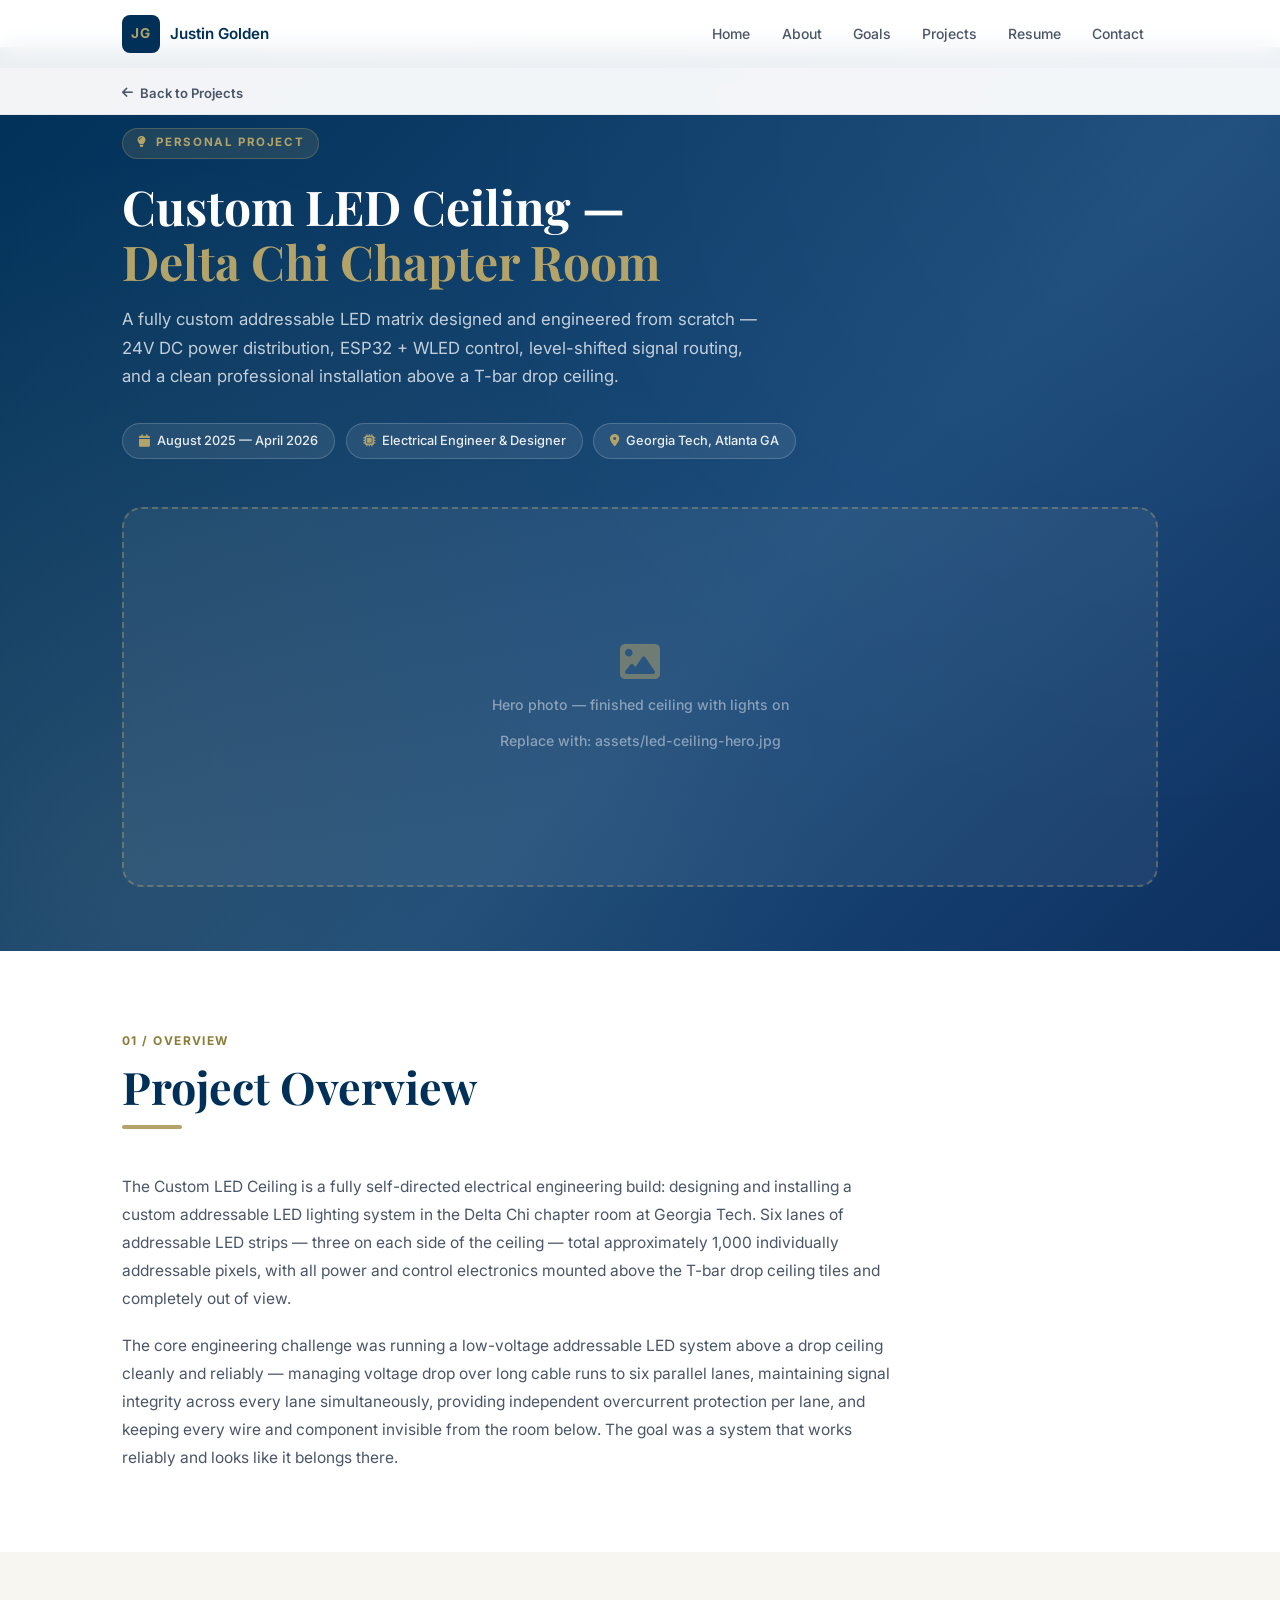
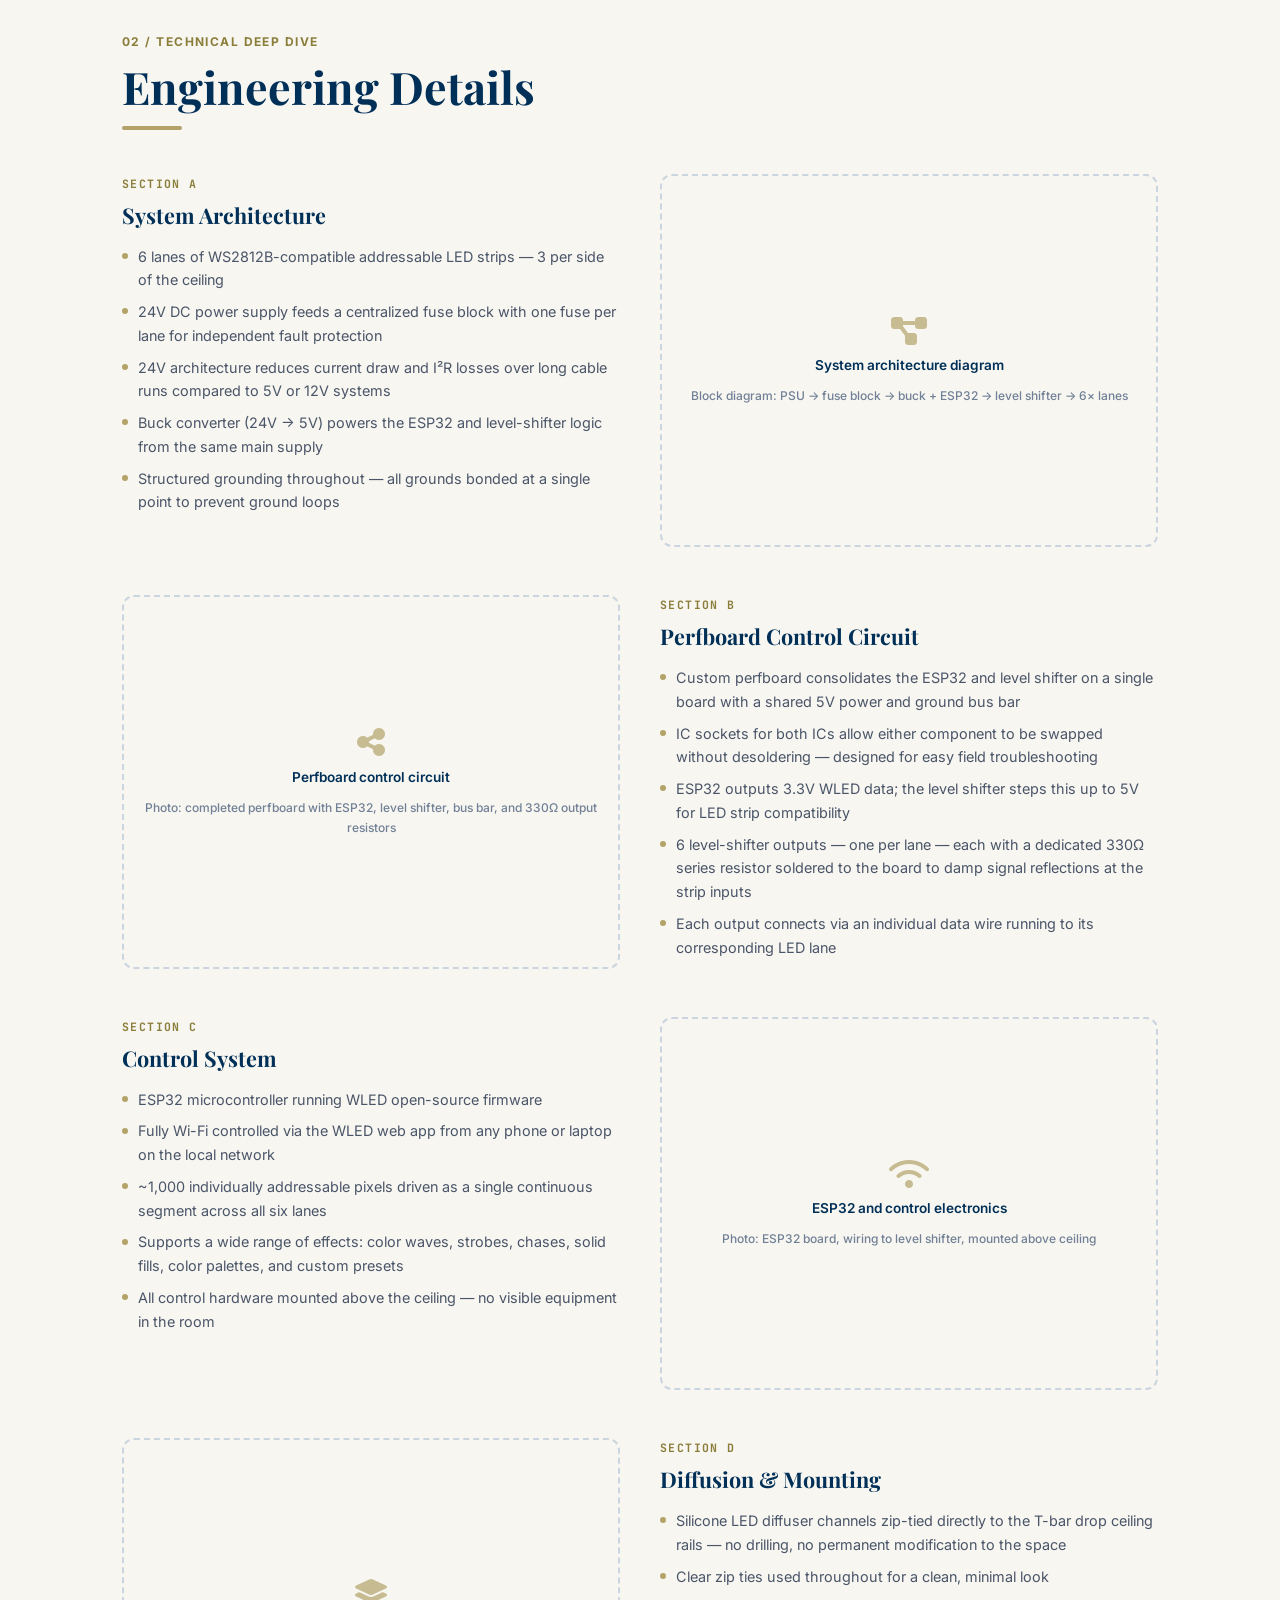
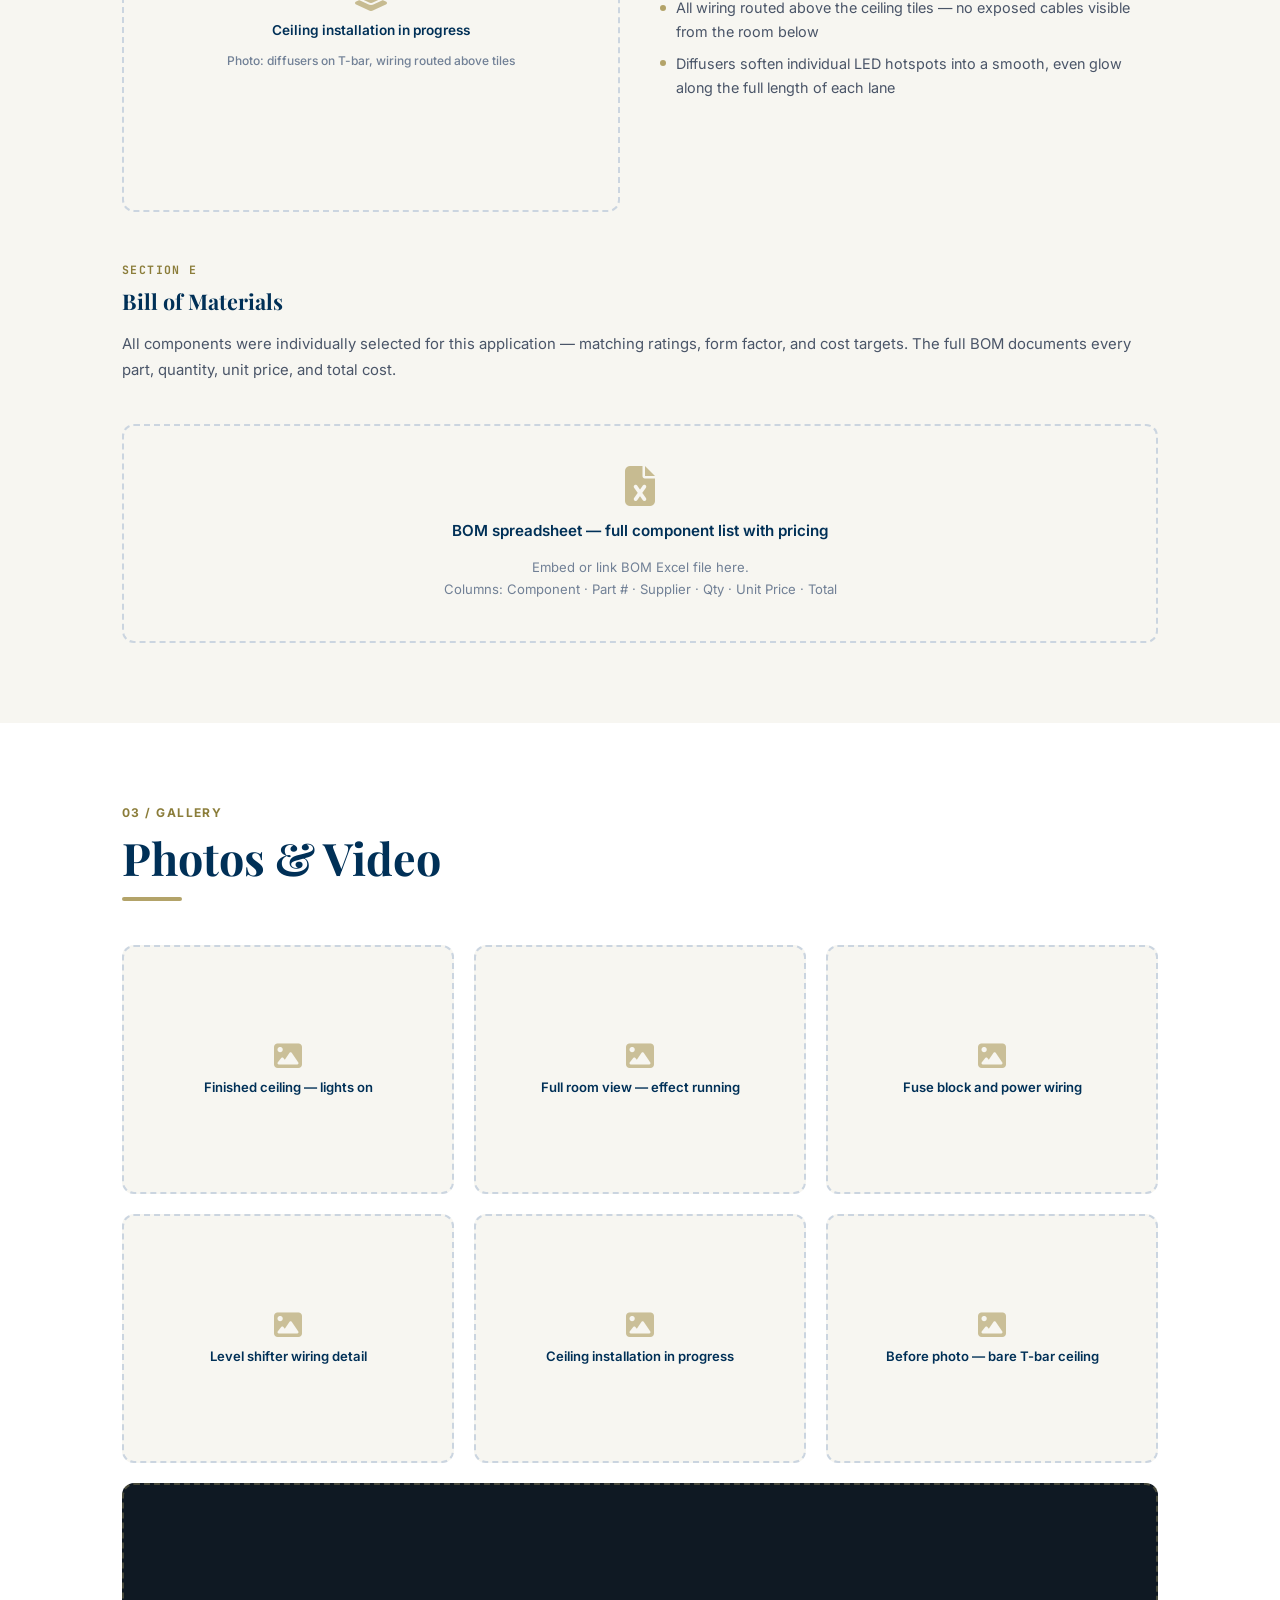
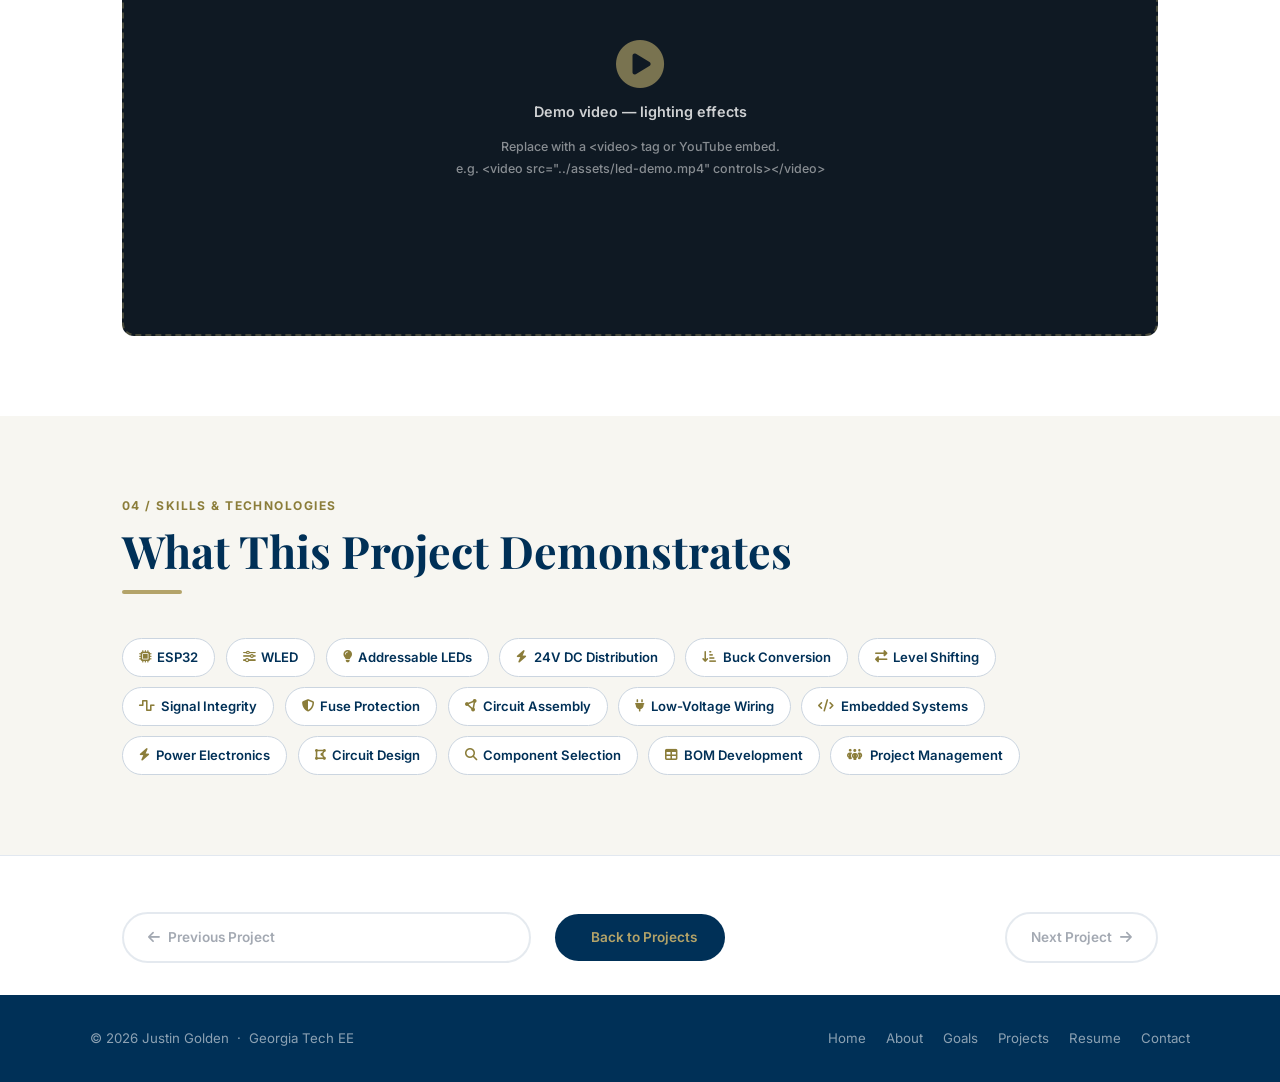
==== pages/led-ceiling.html @ b93d64d4 "Add LED ceiling project subpage" ====
<!DOCTYPE html>
<html lang="en">
<head>
  <meta charset="UTF-8" />
  <meta name="viewport" content="width=device-width, initial-scale=1.0" />
  <title>Custom LED Ceiling — Justin Golden</title>
  <meta name="description" content="Deep-dive case study: Custom addressable LED matrix engineered and installed in the Delta Chi chapter room at Georgia Tech by Justin Golden." />
  <link rel="preconnect" href="https://fonts.googleapis.com" />
  <link rel="preconnect" href="https://fonts.gstatic.com" crossorigin />
  <link href="https://fonts.googleapis.com/css2?family=Playfair+Display:wght@600;700&family=Inter:wght@400;500;600;700&family=JetBrains+Mono:wght@400;500&display=swap" rel="stylesheet" />
  <link rel="stylesheet" href="https://cdnjs.cloudflare.com/ajax/libs/font-awesome/6.5.0/css/all.min.css" />
  <link rel="stylesheet" href="../css/styles.css" />
  <link rel="stylesheet" href="../css/project.css" />
</head>
<body>

  <!-- ===== NAVBAR ===== -->
  <nav class="navbar" id="navbar">
    <div class="nav-container">
      <a href="../index.html" class="nav-logo">
        <span class="logo-mark">JG</span>
        <span class="logo-name">Justin Golden</span>
      </a>
      <button class="hamburger" id="hamburger" aria-label="Toggle navigation" aria-expanded="false">
        <span></span><span></span><span></span>
      </button>
      <ul class="nav-links" id="navLinks">
        <li><a href="../index.html#home"     class="nav-link">Home</a></li>
        <li><a href="../index.html#about"    class="nav-link">About</a></li>
        <li><a href="../index.html#goals"    class="nav-link">Goals</a></li>
        <li><a href="../index.html#projects" class="nav-link">Projects</a></li>
        <li><a href="../index.html#resume"   class="nav-link">Resume</a></li>
        <li><a href="../index.html#contact"  class="nav-link">Contact</a></li>
      </ul>
    </div>
  </nav>

  <!-- ===== BACK BAR ===== -->
  <div class="back-bar">
    <div class="container">
      <a href="../index.html#projects" class="back-btn">
        <i class="fa-solid fa-arrow-left"></i> Back to Projects
      </a>
    </div>
  </div>

  <!-- ===== PROJECT HERO ===== -->
  <section class="proj-hero">
    <div class="container proj-hero-inner">
      <div data-reveal>
        <span class="proj-hero-label">
          <i class="fa-solid fa-lightbulb"></i>&nbsp; Personal Project
        </span>
        <h1 class="proj-hero-title">
          Custom LED Ceiling —<br><span>Delta Chi Chapter Room</span>
        </h1>
        <p class="proj-hero-tagline">
          A fully custom addressable LED matrix designed and engineered from scratch —
          24V DC power distribution, ESP32 + WLED control, level-shifted signal routing,
          and a clean professional installation above a T-bar drop ceiling.
        </p>
        <div class="proj-meta-badges">
          <span class="proj-meta-badge">
            <i class="fa-solid fa-calendar"></i> August 2025 — April 2026
          </span>
          <span class="proj-meta-badge">
            <i class="fa-solid fa-microchip"></i> Electrical Engineer &amp; Designer
          </span>
          <span class="proj-meta-badge">
            <i class="fa-solid fa-location-dot"></i> Georgia Tech, Atlanta GA
          </span>
        </div>
      </div>
      <div class="proj-hero-img-placeholder" data-reveal>
        <i class="fa-solid fa-image"></i>
        <span class="ph-label">Hero photo — finished ceiling with lights on</span>
        <span class="ph-sub">Replace with: assets/led-ceiling-hero.jpg</span>
      </div>
    </div>
  </section>

  <!-- ===== PROJECT OVERVIEW ===== -->
  <section class="proj-section">
    <div class="container">
      <div class="proj-section-header" data-reveal>
        <span class="section-label">01 / Overview</span>
        <h2 class="section-title">Project Overview</h2>
      </div>
      <div class="proj-overview-body" data-reveal>
        <p>
          The Custom LED Ceiling is a fully self-directed electrical engineering build:
          designing and installing a custom addressable LED lighting system in the Delta Chi
          chapter room at Georgia Tech. Six lanes of addressable LED strips — three on each
          side of the ceiling — total approximately 1,000 individually addressable pixels,
          with all power and control electronics mounted above the T-bar drop ceiling tiles
          and completely out of view.
        </p>
        <p>
          The core engineering challenge was running a low-voltage addressable LED system
          above a drop ceiling cleanly and reliably — managing voltage drop over long cable
          runs to six parallel lanes, maintaining signal integrity across every lane
          simultaneously, providing independent overcurrent protection per lane, and keeping
          every wire and component invisible from the room below. The goal was a system that
          works reliably and looks like it belongs there.
        </p>
      </div>
    </div>
  </section>

  <!-- ===== TECHNICAL DEEP DIVE ===== -->
  <section class="proj-section proj-section-alt">
    <div class="container">
      <div class="proj-section-header" data-reveal>
        <span class="section-label">02 / Technical Deep Dive</span>
        <h2 class="section-title">Engineering Details</h2>
      </div>

      <div class="tech-subsections">

        <!-- a) System Architecture -->
        <div class="tech-sub" data-reveal>
          <div class="tech-sub-content">
            <p class="tech-sub-number">Section A</p>
            <h3 class="tech-sub-title">System Architecture</h3>
            <ul class="tech-sub-list">
              <li>6 lanes of WS2812B-compatible addressable LED strips — 3 per side of the ceiling</li>
              <li>24V DC power supply feeds a centralized fuse block with one fuse per lane for independent fault protection</li>
              <li>24V architecture reduces current draw and I²R losses over long cable runs compared to 5V or 12V systems</li>
              <li>Buck converter (24V → 5V) powers the ESP32 and level-shifter logic from the same main supply</li>
              <li>Structured grounding throughout — all grounds bonded at a single point to prevent ground loops</li>
            </ul>
          </div>
          <div class="img-placeholder">
            <i class="fa-solid fa-diagram-project"></i>
            <span class="ph-label">System architecture diagram</span>
            <span class="ph-sub">Block diagram: PSU → fuse block → buck + ESP32 → level shifter → 6× lanes</span>
          </div>
        </div>

        <!-- b) Perfboard Control Circuit -->
        <div class="tech-sub reverse" data-reveal>
          <div class="tech-sub-content">
            <p class="tech-sub-number">Section B</p>
            <h3 class="tech-sub-title">Perfboard Control Circuit</h3>
            <ul class="tech-sub-list">
              <li>Custom perfboard consolidates the ESP32 and level shifter on a single board with a shared 5V power and ground bus bar</li>
              <li>IC sockets for both ICs allow either component to be swapped without desoldering — designed for easy field troubleshooting</li>
              <li>ESP32 outputs 3.3V WLED data; the level shifter steps this up to 5V for LED strip compatibility</li>
              <li>6 level-shifter outputs — one per lane — each with a dedicated 330Ω series resistor soldered to the board to damp signal reflections at the strip inputs</li>
              <li>Each output connects via an individual data wire running to its corresponding LED lane</li>
            </ul>
          </div>
          <div class="img-placeholder">
            <i class="fa-solid fa-share-nodes"></i>
            <span class="ph-label">Perfboard control circuit</span>
            <span class="ph-sub">Photo: completed perfboard with ESP32, level shifter, bus bar, and 330Ω output resistors</span>
          </div>
        </div>

        <!-- c) Control System -->
        <div class="tech-sub" data-reveal>
          <div class="tech-sub-content">
            <p class="tech-sub-number">Section C</p>
            <h3 class="tech-sub-title">Control System</h3>
            <ul class="tech-sub-list">
              <li>ESP32 microcontroller running WLED open-source firmware</li>
              <li>Fully Wi-Fi controlled via the WLED web app from any phone or laptop on the local network</li>
              <li>~1,000 individually addressable pixels driven as a single continuous segment across all six lanes</li>
              <li>Supports a wide range of effects: color waves, strobes, chases, solid fills, color palettes, and custom presets</li>
              <li>All control hardware mounted above the ceiling — no visible equipment in the room</li>
            </ul>
          </div>
          <div class="img-placeholder">
            <i class="fa-solid fa-wifi"></i>
            <span class="ph-label">ESP32 and control electronics</span>
            <span class="ph-sub">Photo: ESP32 board, wiring to level shifter, mounted above ceiling</span>
          </div>
        </div>

        <!-- d) Diffusion & Mounting -->
        <div class="tech-sub reverse" data-reveal>
          <div class="tech-sub-content">
            <p class="tech-sub-number">Section D</p>
            <h3 class="tech-sub-title">Diffusion &amp; Mounting</h3>
            <ul class="tech-sub-list">
              <li>Silicone LED diffuser channels zip-tied directly to the T-bar drop ceiling rails — no drilling, no permanent modification to the space</li>
              <li>Clear zip ties used throughout for a clean, minimal look</li>
              <li>All wiring routed above the ceiling tiles — no exposed cables visible from the room below</li>
              <li>Diffusers soften individual LED hotspots into a smooth, even glow along the full length of each lane</li>
            </ul>
          </div>
          <div class="img-placeholder">
            <i class="fa-solid fa-layer-group"></i>
            <span class="ph-label">Ceiling installation in progress</span>
            <span class="ph-sub">Photo: diffusers on T-bar, wiring routed above tiles</span>
          </div>
        </div>

        <!-- e) Bill of Materials -->
        <div class="tech-sub full-width" data-reveal>
          <div class="tech-sub-content">
            <p class="tech-sub-number">Section E</p>
            <h3 class="tech-sub-title">Bill of Materials</h3>
            <p class="tech-sub-desc">
              All components were individually selected for this application — matching
              ratings, form factor, and cost targets. The full BOM documents every part,
              quantity, unit price, and total cost.
            </p>
          </div>
          <div class="bom-placeholder">
            <i class="fa-solid fa-file-excel"></i>
            <span class="ph-label">BOM spreadsheet — full component list with pricing</span>
            <span class="ph-sub">
              Embed or link BOM Excel file here.<br>
              Columns: Component · Part # · Supplier · Qty · Unit Price · Total
            </span>
          </div>
        </div>

      </div><!-- /tech-subsections -->
    </div>
  </section>

  <!-- ===== MEDIA GALLERY ===== -->
  <section class="proj-section">
    <div class="container">
      <div class="proj-section-header" data-reveal>
        <span class="section-label">03 / Gallery</span>
        <h2 class="section-title">Photos &amp; Video</h2>
      </div>
      <div class="gallery-grid" data-reveal>

        <!-- Image placeholders (replace with real images + data-src when available) -->
        <div class="gallery-placeholder">
          <i class="fa-solid fa-image"></i>
          <span class="ph-label">Finished ceiling — lights on</span>
        </div>
        <div class="gallery-placeholder">
          <i class="fa-solid fa-image"></i>
          <span class="ph-label">Full room view — effect running</span>
        </div>
        <div class="gallery-placeholder">
          <i class="fa-solid fa-image"></i>
          <span class="ph-label">Fuse block and power wiring</span>
        </div>
        <div class="gallery-placeholder">
          <i class="fa-solid fa-image"></i>
          <span class="ph-label">Level shifter wiring detail</span>
        </div>
        <div class="gallery-placeholder">
          <i class="fa-solid fa-image"></i>
          <span class="ph-label">Ceiling installation in progress</span>
        </div>
        <div class="gallery-placeholder">
          <i class="fa-solid fa-image"></i>
          <span class="ph-label">Before photo — bare T-bar ceiling</span>
        </div>

        <!-- Video embed placeholder -->
        <div class="gallery-video-placeholder">
          <i class="fa-solid fa-circle-play"></i>
          <span class="ph-label">Demo video — lighting effects</span>
          <span class="ph-sub">
            Replace with a &lt;video&gt; tag or YouTube embed.<br>
            e.g. &lt;video src="../assets/led-demo.mp4" controls&gt;&lt;/video&gt;
          </span>
        </div>

      </div>
    </div>
  </section>

  <!-- ===== SKILLS & TECHNOLOGIES ===== -->
  <section class="proj-section proj-section-alt">
    <div class="container">
      <div class="proj-section-header" data-reveal>
        <span class="section-label">04 / Skills &amp; Technologies</span>
        <h2 class="section-title">What This Project Demonstrates</h2>
      </div>
      <div class="skills-cloud" data-reveal>
        <span class="skill-tag"><i class="fa-solid fa-microchip"></i> ESP32</span>
        <span class="skill-tag"><i class="fa-solid fa-sliders"></i> WLED</span>
        <span class="skill-tag"><i class="fa-solid fa-lightbulb"></i> Addressable LEDs</span>
        <span class="skill-tag"><i class="fa-solid fa-bolt"></i> 24V DC Distribution</span>
        <span class="skill-tag"><i class="fa-solid fa-arrow-down-short-wide"></i> Buck Conversion</span>
        <span class="skill-tag"><i class="fa-solid fa-right-left"></i> Level Shifting</span>
        <span class="skill-tag"><i class="fa-solid fa-wave-square"></i> Signal Integrity</span>
        <span class="skill-tag"><i class="fa-solid fa-shield-halved"></i> Fuse Protection</span>
        <span class="skill-tag"><i class="fa-solid fa-circle-nodes"></i> Circuit Assembly</span>
        <span class="skill-tag"><i class="fa-solid fa-plug"></i> Low-Voltage Wiring</span>
        <span class="skill-tag"><i class="fa-solid fa-code"></i> Embedded Systems</span>
        <span class="skill-tag"><i class="fa-solid fa-zap"></i> Power Electronics</span>
        <span class="skill-tag"><i class="fa-solid fa-draw-polygon"></i> Circuit Design</span>
        <span class="skill-tag"><i class="fa-solid fa-magnifying-glass"></i> Component Selection</span>
        <span class="skill-tag"><i class="fa-solid fa-table"></i> BOM Development</span>
        <span class="skill-tag"><i class="fa-solid fa-people-group"></i> Project Management</span>
      </div>
    </div>
  </section>

  <!-- ===== PROJECT NAVIGATION ===== -->
  <section class="proj-nav-footer">
    <div class="container">
      <div class="proj-nav-grid" data-reveal>
        <!-- Previous project — placeholder -->
        <span class="proj-nav-btn">
          <i class="fa-solid fa-arrow-left"></i> Previous Project
        </span>

        <!-- Back to all projects -->
        <div class="proj-nav-center">
          <a href="../index.html#projects" class="proj-back-btn">
            <i class="fa-solid fa-grid-2"></i> Back to Projects
          </a>
        </div>

        <!-- Next project — placeholder -->
        <span class="proj-nav-btn right">
          Next Project <i class="fa-solid fa-arrow-right"></i>
        </span>
      </div>
    </div>
  </section>

  <!-- ===== FOOTER ===== -->
  <footer class="footer">
    <div class="footer-inner">
      <p class="footer-copy">&copy; 2026 Justin Golden &nbsp;·&nbsp; Georgia Tech EE</p>
      <nav class="footer-nav">
        <a href="../index.html#home">Home</a>
        <a href="../index.html#about">About</a>
        <a href="../index.html#goals">Goals</a>
        <a href="../index.html#projects">Projects</a>
        <a href="../index.html#resume">Resume</a>
        <a href="../index.html#contact">Contact</a>
      </nav>
    </div>
  </footer>

  <!-- ===== LIGHTBOX ===== -->
  <div class="lightbox" id="lightbox" role="dialog" aria-modal="true" aria-label="Image viewer">
    <div class="lightbox-inner">
      <button class="lightbox-close" id="lightboxClose" aria-label="Close">
        <i class="fa-solid fa-xmark"></i>
      </button>
      <img class="lightbox-img" id="lightboxImg" src="" alt="" />
    </div>
  </div>

  <script src="../js/project.js"></script>
</body>
</html>
---- css/styles.css ----
/* ============================================================
   Justin Golden — ePortfolio Stylesheet
   Georgia Tech EE · justingolden25.github.io
   ============================================================ */

/* ── Custom Properties ─────────────────────────────────────── */
:root {
  --gt-gold:        #B3A369;
  --gt-gold-dark:   #8B7D3A;
  --gt-gold-light:  #D4C98A;
  --gt-navy:        #003057;
  --gt-navy-mid:    #1a4a7a;
  --gt-blue:        #4F86C6;

  --bg:             #FFFFFF;
  --bg-alt:         #F7F6F1;
  --bg-card:        #FFFFFF;
  --bg-dark:        #0f1923;

  --text:           #1A1A2E;
  --text-mid:       #4A5568;
  --text-muted:     #718096;
  --border:         #E2E8F0;
  --border-dark:    #CBD5E0;

  --shadow-sm:  0 1px 3px rgba(0,48,87,.06), 0 1px 2px rgba(0,48,87,.04);
  --shadow:     0 4px 16px rgba(0,48,87,.08), 0 2px 6px rgba(0,48,87,.05);
  --shadow-lg:  0 12px 40px rgba(0,48,87,.12), 0 4px 12px rgba(0,48,87,.07);

  --radius:     12px;
  --radius-sm:  8px;
  --radius-lg:  20px;

  --nav-h:      68px;

  --font-body:    'Inter', system-ui, sans-serif;
  --font-heading: 'Playfair Display', Georgia, serif;
  --font-mono:    'JetBrains Mono', 'Courier New', monospace;

  --transition: 220ms ease;
}

/* ── Reset & Base ───────────────────────────────────────────── */
*, *::before, *::after { box-sizing: border-box; margin: 0; padding: 0; }

html {
  scroll-behavior: smooth;
  scroll-padding-top: var(--nav-h);
}

body {
  font-family: var(--font-body);
  font-size: 16px;
  line-height: 1.7;
  color: var(--text);
  background: var(--bg);
  -webkit-font-smoothing: antialiased;
}

img { display: block; max-width: 100%; }
a  { color: inherit; text-decoration: none; }
ul { list-style: none; }
button { cursor: pointer; border: none; background: none; font: inherit; }

/* ── Layout Utilities ───────────────────────────────────────── */
.container {
  max-width: 1100px;
  margin: 0 auto;
  padding: 0 2rem;
}

.section {
  padding: 100px 0;
}

/* ── Scroll Reveal ──────────────────────────────────────────── */
[data-reveal] {
  opacity: 0;
  transform: translateY(24px);
  transition: opacity 0.6s ease, transform 0.6s ease;
}
[data-reveal].visible {
  opacity: 1;
  transform: translateY(0);
}

/* ── Buttons ────────────────────────────────────────────────── */
.btn {
  display: inline-flex;
  align-items: center;
  gap: .5rem;
  padding: .75rem 1.75rem;
  border-radius: 50px;
  font-weight: 600;
  font-size: .9rem;
  letter-spacing: .02em;
  transition: all var(--transition);
  white-space: nowrap;
}
.btn-primary {
  background: var(--gt-gold);
  color: var(--gt-navy);
  box-shadow: 0 4px 14px rgba(179,163,105,.3);
}
.btn-primary:hover {
  background: var(--gt-gold-dark);
  transform: translateY(-2px);
  box-shadow: 0 6px 20px rgba(179,163,105,.4);
}
.btn-outline {
  background: transparent;
  color: var(--gt-navy);
  border: 2px solid var(--gt-navy);
}
.btn-outline:hover {
  background: var(--gt-navy);
  color: #fff;
  transform: translateY(-2px);
}

/* ── Section Headers ────────────────────────────────────────── */
.section-header {
  text-align: center;
  margin-bottom: 3.5rem;
}
.section-label {
  display: inline-block;
  font-size: .75rem;
  font-weight: 700;
  letter-spacing: .12em;
  text-transform: uppercase;
  color: var(--gt-gold-dark);
  margin-bottom: .6rem;
}
.section-title {
  font-family: var(--font-heading);
  font-size: clamp(2rem, 4vw, 2.8rem);
  color: var(--gt-navy);
  line-height: 1.2;
}
.section-title::after {
  content: '';
  display: block;
  width: 60px;
  height: 4px;
  background: var(--gt-gold);
  border-radius: 2px;
  margin: .75rem auto 0;
}

/* ============================================================
   NAVBAR
   ============================================================ */
.navbar {
  position: fixed;
  top: 0; left: 0; right: 0;
  height: var(--nav-h);
  z-index: 1000;
  background: rgba(255,255,255,0.92);
  backdrop-filter: blur(12px);
  -webkit-backdrop-filter: blur(12px);
  border-bottom: 1px solid transparent;
  transition: border-color var(--transition), box-shadow var(--transition);
}
.navbar.scrolled {
  border-bottom-color: var(--border);
  box-shadow: var(--shadow-sm);
}
.nav-container {
  max-width: 1100px;
  margin: 0 auto;
  padding: 0 2rem;
  height: 100%;
  display: flex;
  align-items: center;
  justify-content: space-between;
}
.nav-logo {
  display: flex;
  align-items: center;
  gap: .65rem;
  text-decoration: none;
}
.logo-mark {
  display: inline-flex;
  align-items: center;
  justify-content: center;
  width: 38px; height: 38px;
  background: var(--gt-navy);
  color: var(--gt-gold);
  font-weight: 700;
  font-size: .85rem;
  letter-spacing: .04em;
  border-radius: 8px;
  flex-shrink: 0;
}
.logo-name {
  font-weight: 600;
  font-size: .95rem;
  color: var(--gt-navy);
}
.nav-links {
  display: flex;
  align-items: center;
  gap: .25rem;
}
.nav-link {
  padding: .45rem .85rem;
  border-radius: 6px;
  font-size: .875rem;
  font-weight: 500;
  color: var(--text-mid);
  transition: color var(--transition), background var(--transition);
}
.nav-link:hover,
.nav-link.active {
  color: var(--gt-navy);
  background: var(--bg-alt);
}
.nav-link.active {
  color: var(--gt-gold-dark);
  font-weight: 600;
}
.hamburger {
  display: none;
  flex-direction: column;
  gap: 5px;
  padding: 6px;
}
.hamburger span {
  display: block;
  width: 22px; height: 2px;
  background: var(--gt-navy);
  border-radius: 2px;
  transition: transform var(--transition), opacity var(--transition);
}
.hamburger.open span:nth-child(1) { transform: translateY(7px) rotate(45deg); }
.hamburger.open span:nth-child(2) { opacity: 0; }
.hamburger.open span:nth-child(3) { transform: translateY(-7px) rotate(-45deg); }

/* ============================================================
   HERO SECTION
   ============================================================ */
.hero-section {
  min-height: 100vh;
  background: linear-gradient(135deg, #f7f6f1 0%, #eef0f5 50%, #f0ede3 100%);
  padding: 0;
  display: flex;
  flex-direction: column;
  position: relative;
  overflow: hidden;
}
.hero-bg-pattern {
  position: absolute;
  inset: 0;
  background-image:
    radial-gradient(circle at 20% 20%, rgba(0,48,87,.04) 0%, transparent 50%),
    radial-gradient(circle at 80% 80%, rgba(179,163,105,.06) 0%, transparent 50%);
  pointer-events: none;
}
.hero-container {
  flex: 1;
  display: grid;
  grid-template-columns: 1fr 1fr;
  align-items: center;
  max-width: 1100px;
  margin: 0 auto;
  padding: calc(var(--nav-h) + 3rem) 2rem 2rem;
  gap: 4rem;
}
.hero-greeting {
  font-size: .9rem;
  font-weight: 600;
  letter-spacing: .1em;
  text-transform: uppercase;
  color: var(--gt-gold-dark);
  margin-bottom: .5rem;
}
.hero-name {
  font-family: var(--font-heading);
  font-size: clamp(2.8rem, 6vw, 4.5rem);
  color: var(--gt-navy);
  line-height: 1.1;
  margin-bottom: 1rem;
}
.hero-title {
  display: flex;
  align-items: center;
  gap: .6rem;
  margin-bottom: 1.5rem;
  color: var(--text-mid);
  font-size: .95rem;
  font-weight: 500;
  flex-wrap: wrap;
}
.title-badge {
  background: var(--gt-navy);
  color: var(--gt-gold);
  padding: .25rem .75rem;
  border-radius: 50px;
  font-size: .8rem;
  font-weight: 600;
  letter-spacing: .04em;
}
.title-sep {
  color: var(--border-dark);
}
.hero-tagline {
  font-size: 1.05rem;
  color: var(--text-mid);
  line-height: 1.75;
  max-width: 520px;
  margin-bottom: 2.25rem;
}
.hero-cta {
  display: flex;
  gap: 1rem;
  flex-wrap: wrap;
}

/* Hero image */
.hero-image {
  display: flex;
  justify-content: center;
}
.hero-img-frame {
  position: relative;
  width: 340px;
  height: 340px;
}
.hero-portrait {
  width: 100%;
  height: 100%;
  object-fit: cover;
  object-position: top center;
  border-radius: 50%;
  box-shadow: var(--shadow-lg);
  border: 5px solid white;
}
.img-badge {
  position: absolute;
  background: white;
  border-radius: 50px;
  padding: .45rem 1rem;
  font-size: .78rem;
  font-weight: 600;
  box-shadow: var(--shadow);
  display: flex;
  align-items: center;
  gap: .4rem;
  color: var(--gt-navy);
  border: 1px solid var(--border);
}
.badge-gt {
  bottom: 60px;
  left: -20px;
}
.badge-ee {
  top: 40px;
  right: -20px;
}

/* Quote bar */
.quote-bar {
  background: var(--gt-navy);
  padding: 2rem;
}
.quote-inner {
  max-width: 900px;
  margin: 0 auto;
  display: flex;
  align-items: flex-start;
  gap: 1rem;
}
.quote-icon {
  color: var(--gt-gold);
  font-size: 1.5rem;
  flex-shrink: 0;
  margin-top: .15rem;
}
blockquote {
  font-style: italic;
  font-size: 1.05rem;
  color: rgba(255,255,255,0.88);
  line-height: 1.65;
}

/* Scroll indicator */
.scroll-indicator {
  position: absolute;
  bottom: 4.5rem;
  left: 50%;
  transform: translateX(-50%);
  color: var(--gt-navy);
  opacity: .4;
  font-size: 1.2rem;
  animation: bounce 2s infinite;
}
@keyframes bounce {
  0%, 100% { transform: translateX(-50%) translateY(0); }
  50%       { transform: translateX(-50%) translateY(6px); }
}

/* ============================================================
   ABOUT SECTION
   ============================================================ */
.about-section {
  background: var(--bg);
}
.about-grid {
  display: grid;
  grid-template-columns: 280px 1fr;
  gap: 4rem;
  align-items: start;
}
.about-photo-wrap {
  position: relative;
}
.about-photo {
  width: 100%;
  border-radius: var(--radius-lg);
  box-shadow: var(--shadow-lg);
  border: 4px solid white;
  outline: 2px solid var(--gt-gold);
  outline-offset: 4px;
}
.quick-stats {
  margin-top: 1.5rem;
  display: flex;
  flex-direction: column;
  gap: .75rem;
}
.stat-card {
  display: flex;
  align-items: flex-start;
  gap: .85rem;
  background: var(--bg-alt);
  border: 1px solid var(--border);
  border-radius: var(--radius-sm);
  padding: .65rem 1rem;
}
.stat-icon {
  color: var(--gt-gold-dark);
  font-size: 1rem;
  width: 18px;
  text-align: center;
  flex-shrink: 0;
}
.stat-label {
  font-size: .7rem;
  text-transform: uppercase;
  letter-spacing: .08em;
  color: var(--text-muted);
  font-weight: 600;
  line-height: 1.3;
}
.stat-value {
  font-size: .85rem;
  font-weight: 600;
  color: var(--gt-navy);
  line-height: 1.3;
}
.stat-interests {
  font-weight: 400;
  font-size: .8rem;
  margin-top: .2rem;
}
.interest-cat {
  font-weight: 700;
  color: var(--gt-gold-dark);
  margin-right: .3rem;
}

.about-heading {
  font-family: var(--font-heading);
  font-size: 1.4rem;
  color: var(--gt-navy);
  margin-bottom: 1rem;
}
.about-bio {
  color: var(--text-mid);
  margin-bottom: 1.15rem;
  font-size: .97rem;
}
.interest-tags {
  display: flex;
  flex-wrap: wrap;
  gap: .6rem;
  margin-top: .75rem;
}
.tag {
  display: inline-flex;
  align-items: center;
  gap: .4rem;
  padding: .35rem .85rem;
  border-radius: 50px;
  font-size: .8rem;
  font-weight: 600;
}
.tag-blue {
  background: #EFF4FB;
  color: var(--gt-navy);
  border: 1px solid #c3d5eb;
}
.tag-gold {
  background: #F9F6EC;
  color: var(--gt-gold-dark);
  border: 1px solid #e0d5a8;
}

/* ============================================================
   CAREER GOALS SECTION
   ============================================================ */
.goals-section {
  background: var(--bg-alt);
}
.goals-intro {
  max-width: 780px;
  margin: 0 auto 3.5rem;
  text-align: center;
  color: var(--text-mid);
  font-size: 1.02rem;
  line-height: 1.8;
}

/* Timeline */
.timeline {
  position: relative;
  max-width: 860px;
  margin: 0 auto;
}
.timeline::before {
  content: '';
  position: absolute;
  left: 30px;
  top: 0; bottom: 0;
  width: 3px;
  background: linear-gradient(to bottom, var(--gt-gold), var(--gt-navy));
  border-radius: 2px;
}
.timeline-item {
  display: flex;
  gap: 2rem;
  margin-bottom: 2.5rem;
  position: relative;
}
.timeline-marker {
  position: relative;
  flex-shrink: 0;
  width: 60px;
  height: 60px;
  background: var(--gt-navy);
  border: 4px solid var(--gt-gold);
  border-radius: 50%;
  display: flex;
  align-items: center;
  justify-content: center;
  color: var(--gt-gold);
  font-size: 1.1rem;
  z-index: 1;
  box-shadow: 0 0 0 4px var(--bg-alt);
}
.timeline-card {
  flex: 1;
  background: var(--bg-card);
  border: 1px solid var(--border);
  border-left: 4px solid var(--gt-gold);
  border-radius: var(--radius);
  padding: 1.5rem 1.75rem;
  box-shadow: var(--shadow-sm);
  transition: box-shadow var(--transition), transform var(--transition);
}
.timeline-card:hover {
  box-shadow: var(--shadow);
  transform: translateY(-2px);
}
.timeline-year {
  display: inline-block;
  font-size: .72rem;
  font-weight: 700;
  letter-spacing: .1em;
  text-transform: uppercase;
  color: var(--gt-gold-dark);
  background: #F9F6EC;
  border: 1px solid #e0d5a8;
  padding: .2rem .7rem;
  border-radius: 50px;
  margin-bottom: .65rem;
}
.timeline-title {
  font-family: var(--font-heading);
  font-size: 1.2rem;
  color: var(--gt-navy);
  margin-bottom: .6rem;
}
.timeline-desc {
  font-size: .93rem;
  color: var(--text-mid);
  line-height: 1.7;
}

/* ============================================================
   PROJECTS SECTION
   ============================================================ */
.projects-section {
  background: var(--bg);
}

/* Filter tabs */
.filter-tabs {
  display: flex;
  justify-content: center;
  gap: .5rem;
  margin-bottom: 2.5rem;
  flex-wrap: wrap;
}
.filter-btn {
  padding: .45rem 1.25rem;
  border-radius: 50px;
  font-size: .85rem;
  font-weight: 600;
  color: var(--text-mid);
  border: 2px solid var(--border);
  transition: all var(--transition);
}
.filter-btn:hover {
  border-color: var(--gt-gold);
  color: var(--gt-gold-dark);
}
.filter-btn.active {
  background: var(--gt-navy);
  border-color: var(--gt-navy);
  color: var(--gt-gold);
}

/* Projects grid */
.projects-grid {
  display: grid;
  grid-template-columns: repeat(auto-fill, minmax(310px, 1fr));
  gap: 1.75rem;
}
.project-card {
  background: var(--bg-card);
  border: 1px solid var(--border);
  border-radius: var(--radius);
  overflow: hidden;
  box-shadow: var(--shadow-sm);
  transition: transform var(--transition), box-shadow var(--transition);
  display: flex;
  flex-direction: column;
}
.project-card:hover {
  transform: translateY(-5px);
  box-shadow: var(--shadow-lg);
}
.project-card.hidden {
  display: none;
}
.card-img-wrap {
  position: relative;
  height: 200px;
  overflow: hidden;
  background: var(--bg-dark);
}
.card-img {
  width: 100%;
  height: 100%;
  object-fit: cover;
  transition: transform 400ms ease;
}
.project-card:hover .card-img {
  transform: scale(1.04);
}
.card-img-placeholder {
  width: 100%; height: 100%;
  display: flex;
  flex-direction: column;
  align-items: center;
  justify-content: center;
  gap: .6rem;
  font-size: .85rem;
  font-weight: 600;
  color: rgba(255,255,255,0.6);
}
.placeholder-web {
  background: linear-gradient(135deg, #1a3a5c 0%, #003057 100%);
}
.placeholder-icon {
  font-size: 2.5rem;
  color: var(--gt-gold);
  opacity: .7;
}
.card-category {
  position: absolute;
  top: 12px; left: 12px;
  font-size: .7rem;
  font-weight: 700;
  letter-spacing: .08em;
  text-transform: uppercase;
  padding: .25rem .7rem;
  border-radius: 50px;
}
.cat-coursework {
  background: rgba(0,48,87,.85);
  color: var(--gt-gold-light);
  backdrop-filter: blur(4px);
}
.cat-personal {
  background: rgba(79,134,198,.85);
  color: white;
  backdrop-filter: blur(4px);
}
.cat-research {
  background: rgba(139,125,58,.9);
  color: white;
  backdrop-filter: blur(4px);
}
.cat-work {
  background: rgba(34,113,62,.85);
  color: white;
  backdrop-filter: blur(4px);
}
.card-body {
  padding: 1.5rem;
  display: flex;
  flex-direction: column;
  flex: 1;
}
.card-title {
  font-family: var(--font-heading);
  font-size: 1.1rem;
  color: var(--gt-navy);
  margin-bottom: .65rem;
  line-height: 1.3;
}
.card-desc {
  font-size: .88rem;
  color: var(--text-mid);
  line-height: 1.65;
  flex: 1;
  margin-bottom: 1rem;
}
.card-tags {
  display: flex;
  flex-wrap: wrap;
  gap: .4rem;
  margin-bottom: 1rem;
}
.tech-tag {
  font-family: var(--font-mono);
  font-size: .72rem;
  padding: .2rem .6rem;
  background: var(--bg-alt);
  border: 1px solid var(--border-dark);
  border-radius: 4px;
  color: var(--gt-navy);
}
.card-links {
  display: flex;
  gap: .75rem;
  flex-wrap: wrap;
  margin-top: auto;
}
.card-link {
  display: inline-flex;
  align-items: center;
  gap: .35rem;
  font-size: .82rem;
  font-weight: 600;
  color: var(--gt-navy);
  padding: .3rem .75rem;
  border: 1.5px solid var(--gt-navy);
  border-radius: 6px;
  transition: all var(--transition);
}
.card-link:hover {
  background: var(--gt-navy);
  color: var(--gt-gold);
}
.card-link-secondary {
  color: var(--text-muted);
  border-color: var(--border-dark);
}
.card-link-secondary:hover {
  background: var(--bg-alt);
  color: var(--text);
}

/* ============================================================
   RESUME SECTION
   ============================================================ */
.resume-section {
  background: var(--bg-alt);
}
.resume-intro {
  max-width: 680px;
  margin: 0 auto 2.5rem;
  text-align: center;
}
.resume-intro p {
  color: var(--text-mid);
  margin-bottom: 1.25rem;
  font-size: .97rem;
}
.resume-actions {
  display: flex;
  align-items: center;
  justify-content: center;
  gap: 1.25rem;
  flex-wrap: wrap;
}
.resume-updated {
  font-size: .8rem;
  color: var(--text-muted);
  font-style: italic;
}

/* Resume doc preview */
.resume-card {
  max-width: 820px;
  margin: 0 auto;
  background: white;
  border: 1px solid var(--border);
  border-radius: var(--radius);
  box-shadow: var(--shadow-lg);
  overflow: hidden;
}
.resume-doc {
  padding: 3rem 3.5rem;
}
.rdoc-header {
  border-bottom: 3px solid var(--gt-navy);
  padding-bottom: 1.25rem;
  margin-bottom: 1.75rem;
}
.rdoc-name {
  font-family: var(--font-heading);
  font-size: 2rem;
  color: var(--gt-navy);
  margin-bottom: .4rem;
}
.rdoc-contact-line {
  font-size: .82rem;
  color: var(--text-mid);
}
.rdoc-contact-line a {
  color: var(--gt-navy);
  text-decoration: underline;
  text-underline-offset: 2px;
}
.rdoc-contact-line a:hover {
  color: var(--gt-gold-dark);
}
.rdoc-section {
  margin-bottom: 1.75rem;
}
.rdoc-section-title {
  font-size: .75rem;
  font-weight: 700;
  letter-spacing: .12em;
  text-transform: uppercase;
  color: var(--gt-gold-dark);
  border-bottom: 1px solid var(--border);
  padding-bottom: .35rem;
  margin-bottom: 1rem;
}
.rdoc-entry {
  margin-bottom: 1rem;
}
.rdoc-entry-header {
  display: flex;
  justify-content: space-between;
  font-size: .9rem;
  color: var(--gt-navy);
  flex-wrap: wrap;
  gap: .25rem;
}
.rdoc-entry-sub {
  display: flex;
  justify-content: space-between;
  font-size: .84rem;
  color: var(--text-mid);
  margin-bottom: .4rem;
  flex-wrap: wrap;
  gap: .25rem;
}
.rdoc-list {
  list-style: disc;
  padding-left: 1.4rem;
  font-size: .84rem;
  color: var(--text-mid);
  line-height: 1.7;
}
.rdoc-objective {
  font-size: .88rem;
  color: var(--text-mid);
  line-height: 1.75;
}
.rdoc-entry-sub em:empty {
  display: none;
}
.rdoc-skills-grid {
  display: grid;
  gap: .5rem;
  font-size: .84rem;
}
.rdoc-skill-group {
  color: var(--text-mid);
}
.rdoc-skill-group strong {
  color: var(--gt-navy);
  margin-right: .4rem;
}

/* ============================================================
   CONTACT SECTION
   ============================================================ */
.contact-section {
  background: var(--bg);
}
.contact-intro {
  text-align: center;
  max-width: 620px;
  margin: 0 auto 2.75rem;
  color: var(--text-mid);
  font-size: 1rem;
  line-height: 1.75;
}
.contact-grid {
  display: grid;
  grid-template-columns: repeat(auto-fill, minmax(240px, 1fr));
  gap: 1.25rem;
  max-width: 900px;
  margin: 0 auto;
}
.contact-card {
  display: flex;
  align-items: center;
  gap: 1rem;
  background: var(--bg-card);
  border: 1px solid var(--border);
  border-left: 4px solid var(--gt-gold);
  border-radius: var(--radius);
  padding: 1.25rem 1.25rem 1.25rem 1rem;
  transition: box-shadow var(--transition), transform var(--transition);
  text-decoration: none;
}
.contact-card:hover {
  box-shadow: var(--shadow);
  transform: translateY(-3px);
}
.contact-icon-wrap {
  width: 48px; height: 48px;
  border-radius: 12px;
  display: flex;
  align-items: center;
  justify-content: center;
  font-size: 1.2rem;
  flex-shrink: 0;
}
.email-icon    { background: #EEF6FF; color: #2563EB; }
.phone-icon    { background: #F0FDF4; color: #16A34A; }
.linkedin-icon { background: #EFF6FF; color: #0A66C2; }
.github-icon   { background: #F5F5F5; color: #333;    }
.contact-info  { flex: 1; min-width: 0; }
.contact-type  {
  font-size: .72rem;
  font-weight: 700;
  letter-spacing: .1em;
  text-transform: uppercase;
  color: var(--text-muted);
  margin-bottom: .15rem;
}
.contact-value {
  font-weight: 600;
  color: var(--gt-navy);
  font-size: .92rem;
  white-space: nowrap;
  overflow: hidden;
  text-overflow: ellipsis;
}
.contact-note {
  font-size: .72rem;
  color: var(--text-muted);
  margin-top: .1rem;
}
.contact-arrow {
  color: var(--text-muted);
  font-size: .8rem;
  flex-shrink: 0;
  transition: transform var(--transition);
}
.contact-card:hover .contact-arrow {
  transform: translateX(3px);
}

/* ============================================================
   FOOTER
   ============================================================ */
.footer {
  background: var(--gt-navy);
  padding: 2rem;
}
.footer-inner {
  max-width: 1100px;
  margin: 0 auto;
  display: flex;
  align-items: center;
  justify-content: space-between;
  flex-wrap: wrap;
  gap: 1rem;
}
.footer-copy {
  font-size: .83rem;
  color: rgba(255,255,255,.55);
}
.footer-nav {
  display: flex;
  gap: 1.25rem;
  flex-wrap: wrap;
}
.footer-nav a {
  font-size: .83rem;
  color: rgba(255,255,255,.55);
  transition: color var(--transition);
}
.footer-nav a:hover {
  color: var(--gt-gold);
}

/* ============================================================
   RESPONSIVE
   ============================================================ */

/* Tablet */
@media (max-width: 900px) {
  .hero-container {
    grid-template-columns: 1fr;
    text-align: center;
    padding-top: calc(var(--nav-h) + 2rem);
    padding-bottom: 2rem;
    gap: 2.5rem;
  }
  .hero-image { order: -1; }
  .hero-img-frame { width: 220px; height: 220px; }
  .hero-tagline { margin: 0 auto 2rem; }
  .hero-cta { justify-content: center; }
  .hero-title { justify-content: center; }

  .about-grid {
    grid-template-columns: 1fr;
    gap: 2rem;
  }
  .about-left {
    display: grid;
    grid-template-columns: 180px 1fr;
    gap: 1.5rem;
    align-items: start;
  }
  .about-photo { width: 100%; }

  .badge-gt, .badge-ee { display: none; }
}

/* Mobile */
@media (max-width: 768px) {
  :root { --nav-h: 62px; }

  .section { padding: 70px 0; }

  .hamburger { display: flex; }
  .nav-links {
    display: none;
    position: absolute;
    top: var(--nav-h);
    left: 0; right: 0;
    background: white;
    border-bottom: 1px solid var(--border);
    flex-direction: column;
    padding: 1rem;
    gap: .25rem;
    box-shadow: var(--shadow);
  }
  .nav-links.open { display: flex; }
  .nav-link { width: 100%; padding: .7rem 1rem; }

  .about-left {
    grid-template-columns: 1fr;
  }
  .about-photo {
    max-width: 200px;
    margin: 0 auto;
    display: block;
  }

  .timeline::before { left: 22px; }
  .timeline-marker { width: 44px; height: 44px; font-size: .9rem; }

  .resume-doc { padding: 2rem 1.5rem; }
  .rdoc-entry-header, .rdoc-entry-sub { flex-direction: column; }

  .footer-inner { flex-direction: column; text-align: center; }
}

@media (max-width: 480px) {
  .projects-grid { grid-template-columns: 1fr; }
  .contact-grid  { grid-template-columns: 1fr; }
  .hero-name     { font-size: 2.5rem; }
  .resume-doc    { padding: 1.5rem 1rem; }
}
---- css/project.css ----
/* ============================================================
   Project Subpage Styles
   Justin Golden — ePortfolio
   ============================================================ */

/* ── Back Bar ───────────────────────────────────────────────── */
.back-bar {
  position: sticky;
  top: var(--nav-h);
  z-index: 900;
  background: rgba(255, 255, 255, 0.95);
  backdrop-filter: blur(8px);
  -webkit-backdrop-filter: blur(8px);
  border-bottom: 1px solid var(--border);
  padding: .6rem 0;
}
.back-btn {
  display: inline-flex;
  align-items: center;
  gap: .45rem;
  font-size: .82rem;
  font-weight: 600;
  color: var(--text-mid);
  transition: color var(--transition);
}
.back-btn:hover {
  color: var(--gt-navy);
}
.back-btn i {
  font-size: .78rem;
}

/* ── Project Hero ───────────────────────────────────────────── */
.proj-hero {
  background: linear-gradient(135deg, var(--gt-navy) 0%, #1a4a7a 60%, #0d3060 100%);
  padding: 5rem 0 4rem;
  position: relative;
  overflow: hidden;
}
.proj-hero::before {
  content: '';
  position: absolute;
  inset: 0;
  background-image:
    radial-gradient(circle at 10% 90%, rgba(179,163,105,.12) 0%, transparent 50%),
    radial-gradient(circle at 90% 10%, rgba(255,255,255,.04) 0%, transparent 50%);
  pointer-events: none;
}
.proj-hero-inner {
  position: relative;
  z-index: 1;
}
.proj-hero-label {
  display: inline-block;
  font-size: .72rem;
  font-weight: 700;
  letter-spacing: .14em;
  text-transform: uppercase;
  color: var(--gt-gold);
  background: rgba(179,163,105,.15);
  border: 1px solid rgba(179,163,105,.3);
  padding: .3rem .85rem;
  border-radius: 50px;
  margin-bottom: 1.25rem;
}
.proj-hero-title {
  font-family: var(--font-heading);
  font-size: clamp(1.8rem, 4vw, 3rem);
  color: #fff;
  line-height: 1.15;
  margin-bottom: 1rem;
}
.proj-hero-title span {
  color: var(--gt-gold);
}
.proj-hero-tagline {
  font-size: 1.05rem;
  color: rgba(255,255,255,.75);
  line-height: 1.7;
  max-width: 640px;
  margin-bottom: 2rem;
}
.proj-meta-badges {
  display: flex;
  flex-wrap: wrap;
  gap: .65rem;
  margin-bottom: 3rem;
}
.proj-meta-badge {
  display: inline-flex;
  align-items: center;
  gap: .45rem;
  background: rgba(255,255,255,.08);
  border: 1px solid rgba(255,255,255,.18);
  color: rgba(255,255,255,.9);
  padding: .4rem 1rem;
  border-radius: 50px;
  font-size: .8rem;
  font-weight: 500;
}
.proj-meta-badge i {
  color: var(--gt-gold);
  font-size: .78rem;
}
.proj-hero-img-placeholder {
  width: 100%;
  height: 380px;
  background: rgba(255,255,255,.06);
  border: 2px dashed rgba(179,163,105,.4);
  border-radius: var(--radius-lg);
  display: flex;
  flex-direction: column;
  align-items: center;
  justify-content: center;
  gap: .75rem;
  color: rgba(255,255,255,.45);
  font-size: .88rem;
  font-weight: 500;
  text-align: center;
  padding: 1.5rem;
}
.proj-hero-img-placeholder i {
  font-size: 2.5rem;
  color: rgba(179,163,105,.5);
}

/* ── Section Shared ─────────────────────────────────────────── */
.proj-section {
  padding: 80px 0;
}
.proj-section-alt {
  background: var(--bg-alt);
}

.proj-section-header {
  margin-bottom: 2.75rem;
}
.proj-section-header .section-label {
  display: block;
  text-align: left;
  margin-bottom: .5rem;
}
.proj-section-header .section-title {
  text-align: left;
}
.proj-section-header .section-title::after {
  margin: .75rem 0 0;
}

/* ── Project Overview ───────────────────────────────────────── */
.proj-overview-body {
  max-width: 780px;
}
.proj-overview-body p {
  color: var(--text-mid);
  font-size: .97rem;
  line-height: 1.8;
  margin-bottom: 1.2rem;
}
.proj-overview-body p:last-child {
  margin-bottom: 0;
}

/* ── Technical Subsections ──────────────────────────────────── */
.tech-subsections {
  display: flex;
  flex-direction: column;
  gap: 3rem;
}
.tech-sub {
  display: grid;
  grid-template-columns: 1fr 1fr;
  gap: 2.5rem;
  align-items: start;
}
.tech-sub.reverse {
  direction: rtl;
}
.tech-sub.reverse > * {
  direction: ltr;
}
.tech-sub-content {}
.tech-sub-number {
  font-family: var(--font-mono);
  font-size: .72rem;
  font-weight: 700;
  letter-spacing: .12em;
  text-transform: uppercase;
  color: var(--gt-gold-dark);
  margin-bottom: .5rem;
}
.tech-sub-title {
  font-family: var(--font-heading);
  font-size: 1.35rem;
  color: var(--gt-navy);
  margin-bottom: 1rem;
  line-height: 1.25;
}
.tech-sub-desc {
  color: var(--text-mid);
  font-size: .93rem;
  line-height: 1.8;
}
.tech-sub-list {
  list-style: none;
  padding: 0;
  margin-top: .75rem;
  display: flex;
  flex-direction: column;
  gap: .5rem;
}
.tech-sub-list li {
  display: flex;
  align-items: flex-start;
  gap: .6rem;
  font-size: .9rem;
  color: var(--text-mid);
  line-height: 1.65;
}
.tech-sub-list li::before {
  content: '';
  display: block;
  width: 6px;
  height: 6px;
  min-width: 6px;
  background: var(--gt-gold);
  border-radius: 50%;
  margin-top: .58em;
}

/* Image / BOM placeholders */
.img-placeholder {
  width: 100%;
  aspect-ratio: 4 / 3;
  background: var(--bg-alt);
  border: 2px dashed var(--border-dark);
  border-radius: var(--radius);
  display: flex;
  flex-direction: column;
  align-items: center;
  justify-content: center;
  gap: .6rem;
  color: var(--text-muted);
  font-size: .82rem;
  font-weight: 500;
  text-align: center;
  padding: 1rem;
  transition: border-color var(--transition), background var(--transition);
}
.img-placeholder:hover {
  border-color: var(--gt-gold);
  background: #F9F6EC;
}
.img-placeholder i {
  font-size: 2rem;
  color: var(--gt-gold);
  opacity: .7;
}
.img-placeholder .ph-label {
  font-weight: 600;
  color: var(--gt-navy);
  font-size: .85rem;
  line-height: 1.4;
}
.img-placeholder .ph-sub {
  font-size: .75rem;
  color: var(--text-muted);
  margin-top: .1rem;
}

.bom-placeholder {
  width: 100%;
  background: var(--bg-alt);
  border: 2px dashed var(--border-dark);
  border-radius: var(--radius);
  padding: 2.5rem 2rem;
  display: flex;
  flex-direction: column;
  align-items: center;
  justify-content: center;
  gap: .75rem;
  text-align: center;
  color: var(--text-muted);
  aspect-ratio: unset;
}
.bom-placeholder i {
  font-size: 2.5rem;
  color: var(--gt-gold);
  opacity: .7;
}
.bom-placeholder .ph-label {
  font-weight: 600;
  color: var(--gt-navy);
  font-size: .95rem;
}
.bom-placeholder .ph-sub {
  font-size: .82rem;
}

/* Full-width subsection (for BOM) */
.tech-sub.full-width {
  grid-template-columns: 1fr;
}

/* ── Gallery ────────────────────────────────────────────────── */
.gallery-grid {
  display: grid;
  grid-template-columns: repeat(3, 1fr);
  gap: 1.25rem;
}
.gallery-item {
  position: relative;
  border-radius: var(--radius);
  overflow: hidden;
  cursor: pointer;
  background: var(--bg-alt);
}
.gallery-item:hover .gallery-overlay {
  opacity: 1;
}
.gallery-placeholder {
  width: 100%;
  aspect-ratio: 4 / 3;
  background: var(--bg-alt);
  border: 2px dashed var(--border-dark);
  border-radius: var(--radius);
  display: flex;
  flex-direction: column;
  align-items: center;
  justify-content: center;
  gap: .55rem;
  color: var(--text-muted);
  font-size: .8rem;
  font-weight: 500;
  text-align: center;
  padding: 1rem;
  transition: border-color var(--transition), background var(--transition);
  cursor: default;
}
.gallery-placeholder i {
  font-size: 1.75rem;
  color: var(--gt-gold);
  opacity: .65;
}
.gallery-placeholder .ph-label {
  font-weight: 600;
  color: var(--gt-navy);
  font-size: .82rem;
  line-height: 1.35;
}
.gallery-img {
  width: 100%;
  aspect-ratio: 4 / 3;
  object-fit: cover;
  display: block;
  transition: transform 400ms ease;
}
.gallery-item:hover .gallery-img {
  transform: scale(1.04);
}
.gallery-overlay {
  position: absolute;
  inset: 0;
  background: rgba(0,48,87,.55);
  display: flex;
  align-items: center;
  justify-content: center;
  opacity: 0;
  transition: opacity var(--transition);
}
.gallery-overlay i {
  font-size: 1.75rem;
  color: white;
}
.gallery-video-placeholder {
  grid-column: span 3;
  aspect-ratio: 16 / 7;
  background: var(--bg-dark);
  border: 2px dashed rgba(179,163,105,.35);
  border-radius: var(--radius);
  display: flex;
  flex-direction: column;
  align-items: center;
  justify-content: center;
  gap: .75rem;
  color: rgba(255,255,255,.5);
  font-size: .88rem;
  font-weight: 500;
  text-align: center;
  padding: 1.5rem;
  cursor: default;
}
.gallery-video-placeholder i {
  font-size: 3rem;
  color: var(--gt-gold);
  opacity: .65;
}
.gallery-video-placeholder .ph-label {
  font-weight: 600;
  color: rgba(255,255,255,.8);
  font-size: .9rem;
}
.gallery-video-placeholder .ph-sub {
  font-size: .78rem;
}

/* ── Lightbox ───────────────────────────────────────────────── */
.lightbox {
  position: fixed;
  inset: 0;
  z-index: 9999;
  background: rgba(0,0,0,.88);
  display: flex;
  align-items: center;
  justify-content: center;
  padding: 2rem;
  opacity: 0;
  pointer-events: none;
  transition: opacity 250ms ease;
}
.lightbox.open {
  opacity: 1;
  pointer-events: all;
}
.lightbox-inner {
  position: relative;
  max-width: 90vw;
  max-height: 85vh;
}
.lightbox-img {
  max-width: 100%;
  max-height: 85vh;
  object-fit: contain;
  border-radius: var(--radius);
  box-shadow: 0 24px 60px rgba(0,0,0,.5);
  display: block;
}
.lightbox-close {
  position: absolute;
  top: -1rem;
  right: -1rem;
  width: 36px;
  height: 36px;
  background: white;
  border-radius: 50%;
  border: none;
  display: flex;
  align-items: center;
  justify-content: center;
  font-size: .9rem;
  color: var(--gt-navy);
  cursor: pointer;
  box-shadow: var(--shadow);
  transition: background var(--transition), transform var(--transition);
}
.lightbox-close:hover {
  background: var(--gt-gold);
  transform: scale(1.1);
}

/* ── Skills Tags ────────────────────────────────────────────── */
.skills-cloud {
  display: flex;
  flex-wrap: wrap;
  gap: .65rem;
  margin-top: 1rem;
}
.skill-tag {
  display: inline-flex;
  align-items: center;
  gap: .4rem;
  padding: .45rem 1rem;
  border-radius: 50px;
  font-size: .82rem;
  font-weight: 600;
  background: var(--bg-card);
  border: 1.5px solid var(--border-dark);
  color: var(--gt-navy);
  transition: all var(--transition);
}
.skill-tag:hover {
  background: var(--gt-navy);
  border-color: var(--gt-navy);
  color: var(--gt-gold);
  transform: translateY(-2px);
  box-shadow: var(--shadow-sm);
}
.skill-tag i {
  font-size: .78rem;
  color: var(--gt-gold-dark);
  transition: color var(--transition);
}
.skill-tag:hover i {
  color: var(--gt-gold-light);
}

/* ── Project Navigation Footer ──────────────────────────────── */
.proj-nav-footer {
  padding: 3.5rem 0 2rem;
  border-top: 1px solid var(--border);
}
.proj-nav-grid {
  display: grid;
  grid-template-columns: 1fr auto 1fr;
  align-items: center;
  gap: 1.5rem;
}
.proj-nav-btn {
  display: inline-flex;
  align-items: center;
  gap: .5rem;
  padding: .75rem 1.5rem;
  border-radius: 50px;
  font-size: .85rem;
  font-weight: 600;
  border: 2px solid var(--border-dark);
  color: var(--text-mid);
  transition: all var(--transition);
  opacity: .5;
  cursor: default;
  pointer-events: none;
}
.proj-nav-btn.right {
  margin-left: auto;
}
.proj-nav-center {
  text-align: center;
}
.proj-back-btn {
  display: inline-flex;
  align-items: center;
  gap: .5rem;
  padding: .75rem 1.75rem;
  border-radius: 50px;
  font-size: .85rem;
  font-weight: 600;
  background: var(--gt-navy);
  color: var(--gt-gold);
  transition: all var(--transition);
}
.proj-back-btn:hover {
  background: var(--gt-gold);
  color: var(--gt-navy);
  transform: translateY(-2px);
  box-shadow: var(--shadow);
}

/* ── Responsive ─────────────────────────────────────────────── */
@media (max-width: 900px) {
  .tech-sub {
    grid-template-columns: 1fr;
    gap: 1.5rem;
  }
  .tech-sub.reverse {
    direction: ltr;
  }
  .gallery-grid {
    grid-template-columns: repeat(2, 1fr);
  }
  .gallery-video-placeholder {
    grid-column: span 2;
  }
  .proj-nav-grid {
    grid-template-columns: 1fr;
    justify-items: center;
    gap: 1rem;
  }
  .proj-nav-btn.right {
    margin-left: 0;
  }
}

@media (max-width: 768px) {
  .proj-hero {
    padding: 3.5rem 0 3rem;
  }
  .proj-hero-img-placeholder {
    height: 240px;
  }
  .proj-section {
    padding: 60px 0;
  }
}

@media (max-width: 480px) {
  .gallery-grid {
    grid-template-columns: 1fr;
  }
  .gallery-video-placeholder {
    grid-column: span 1;
    aspect-ratio: 16 / 9;
  }
}
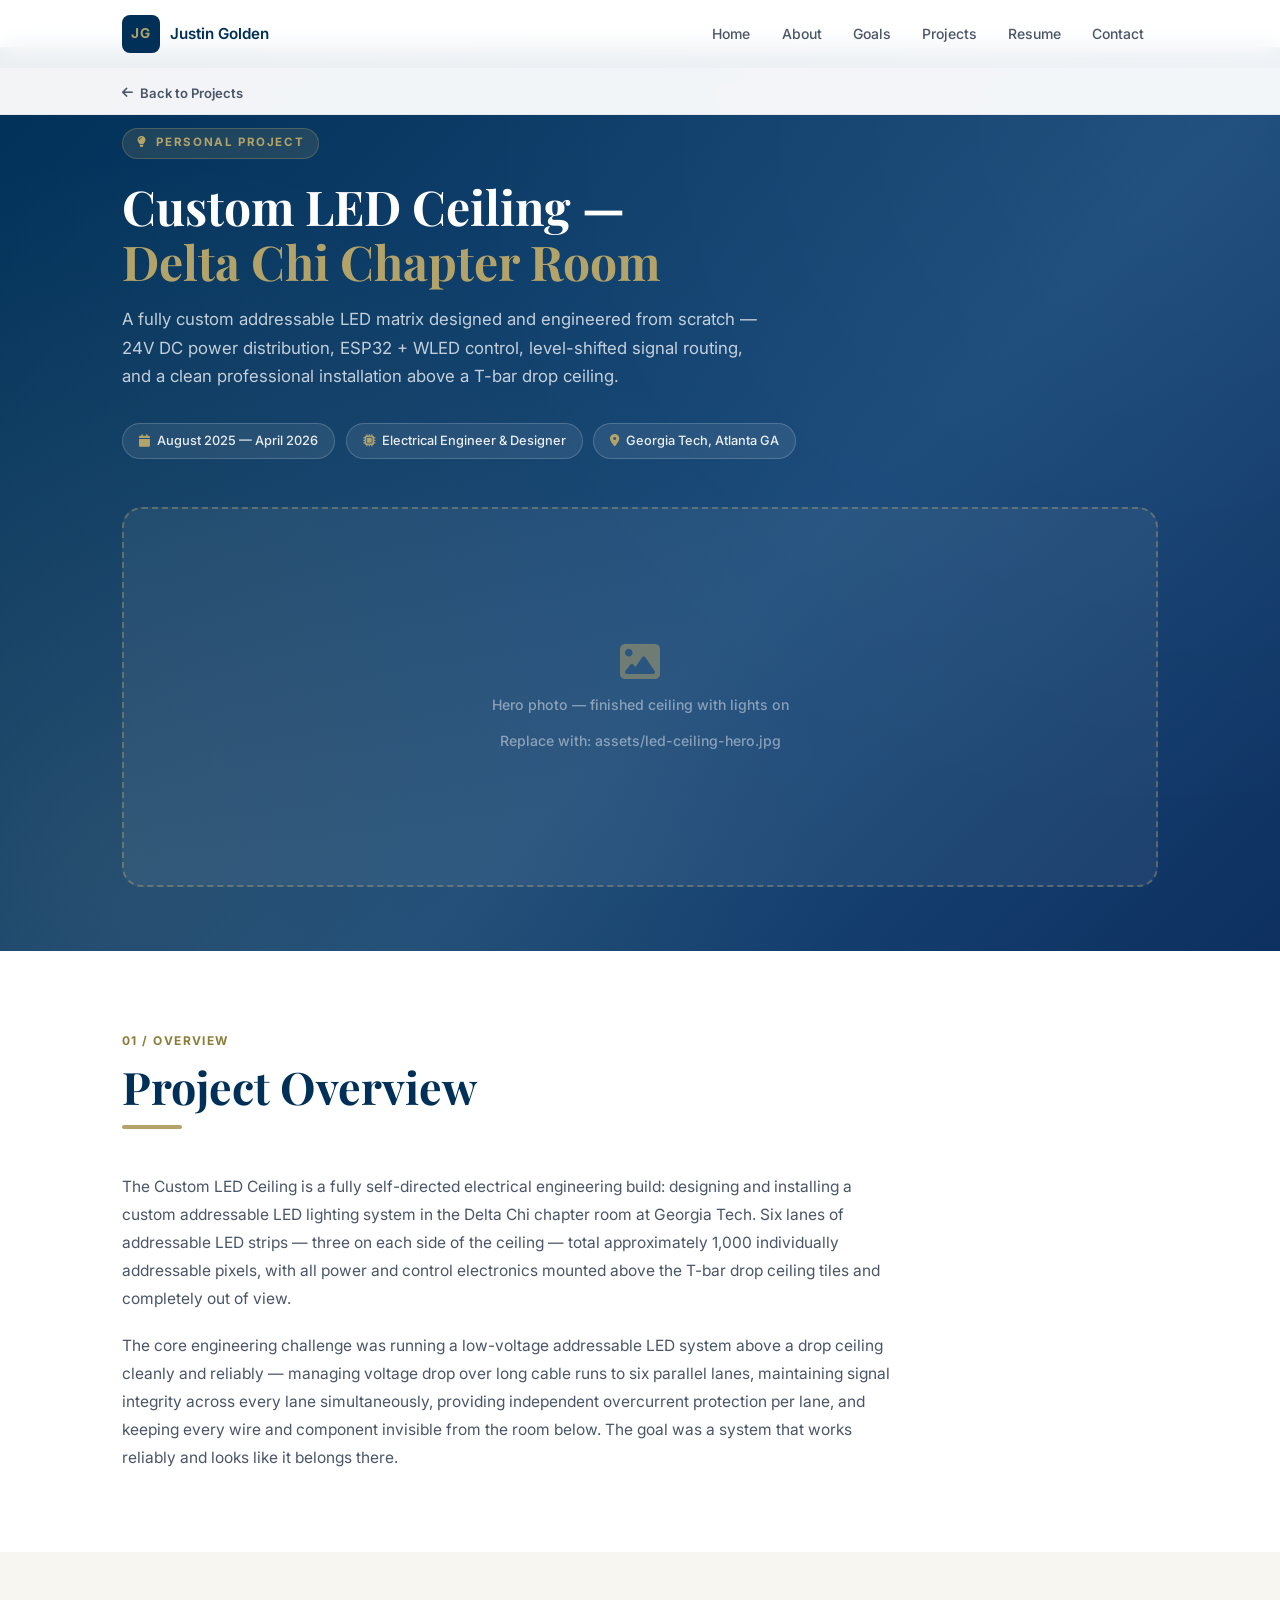
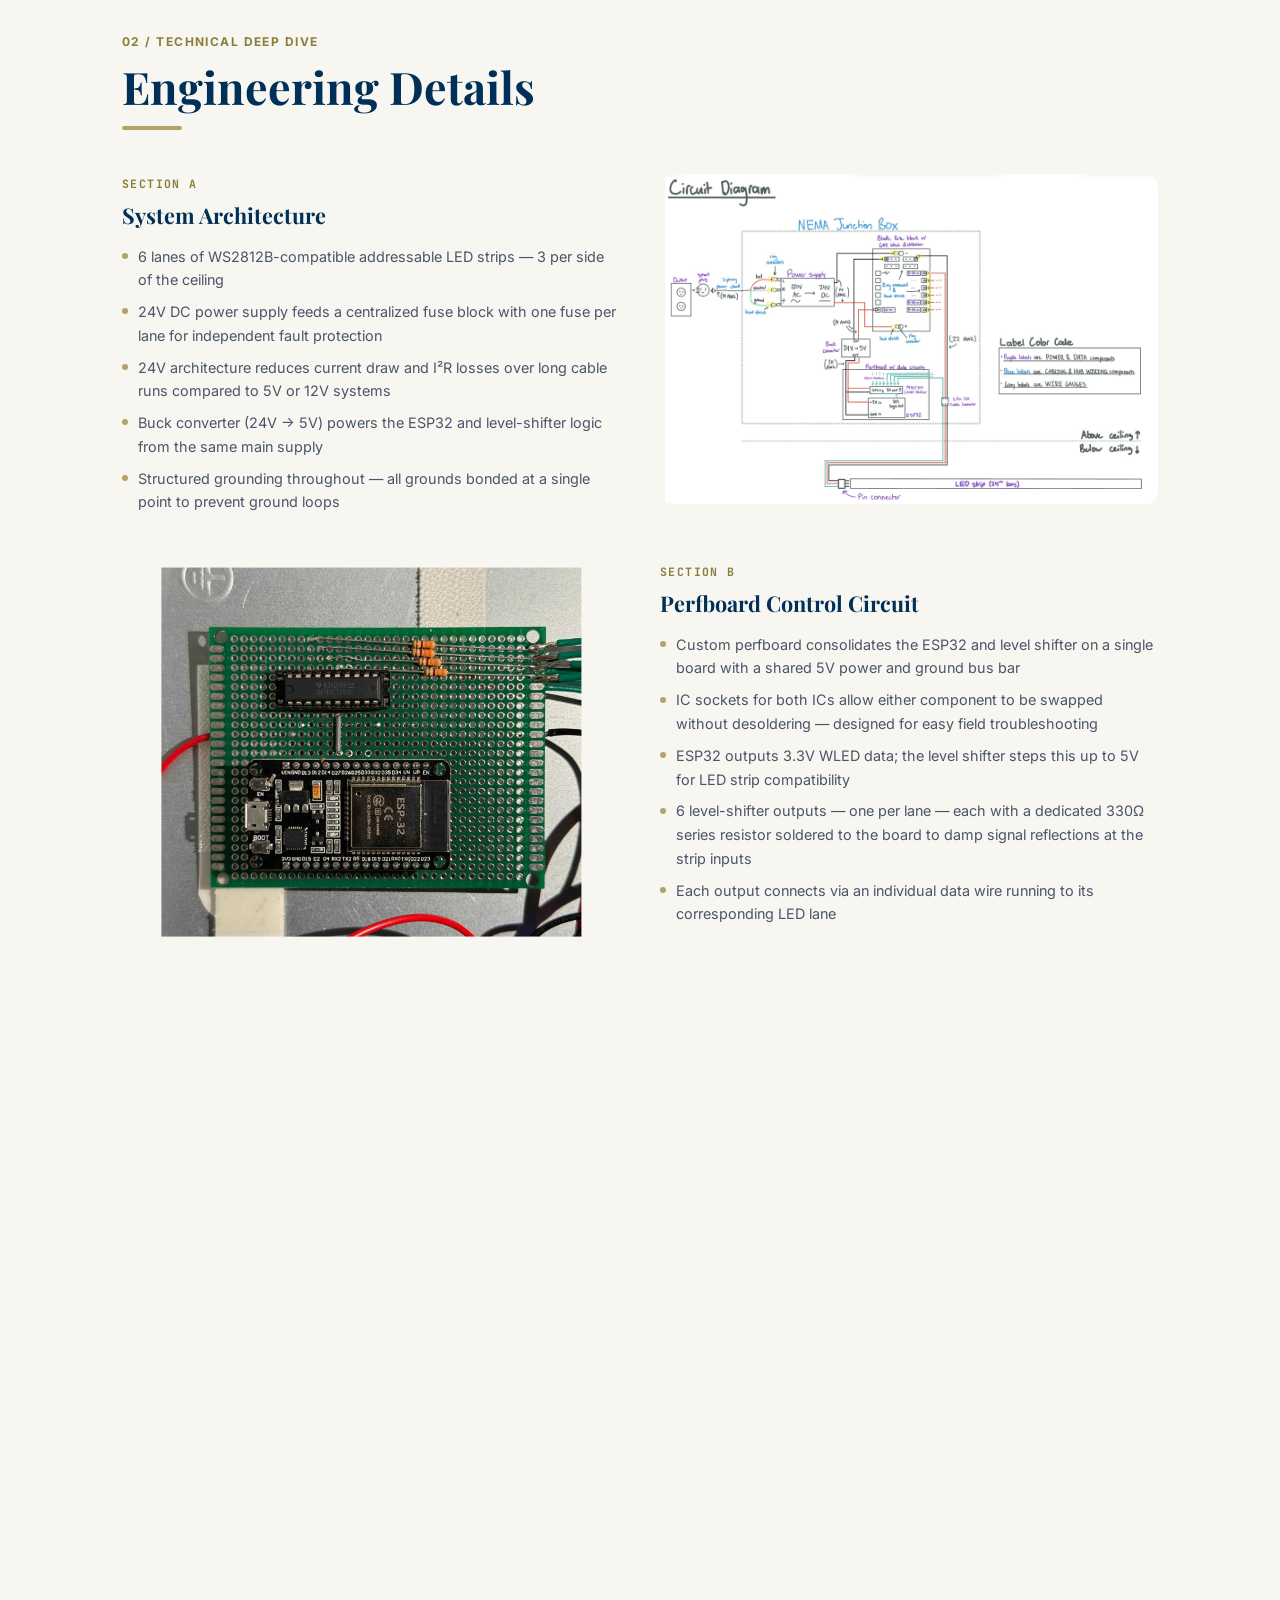
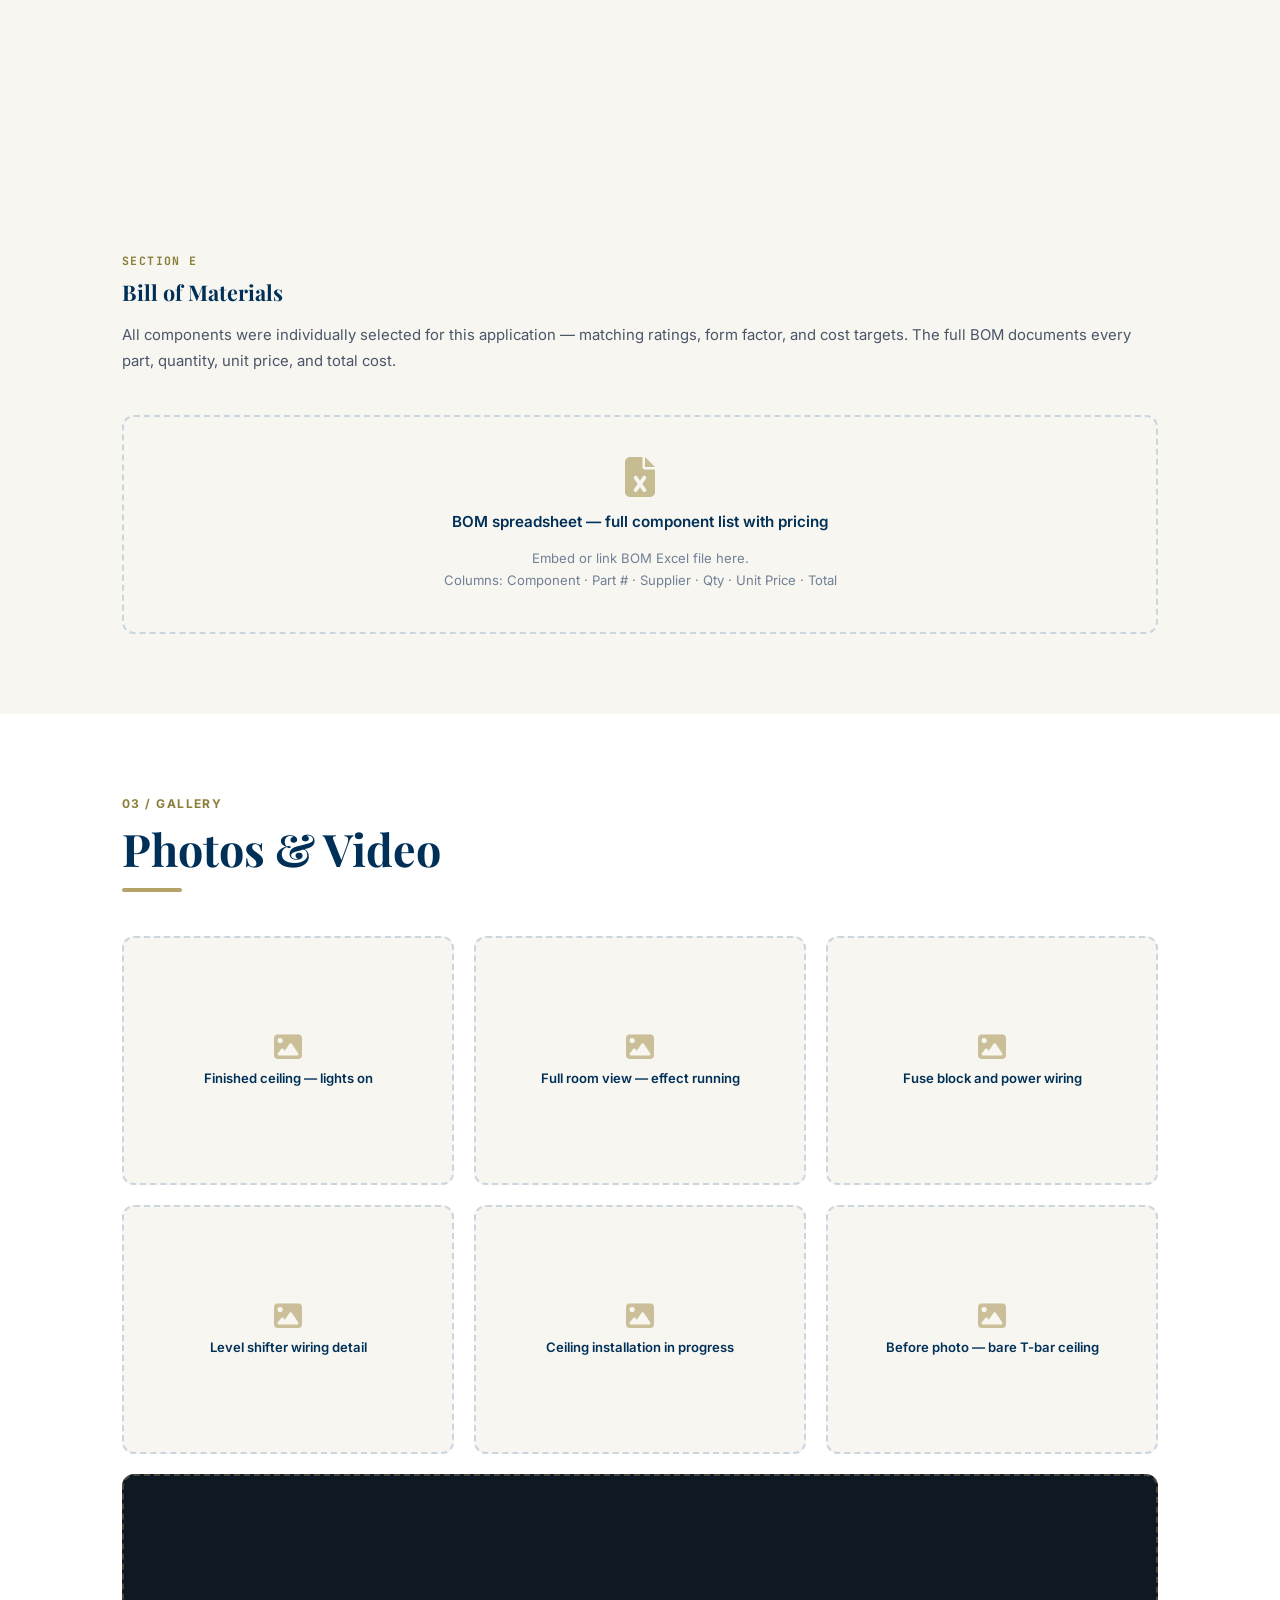
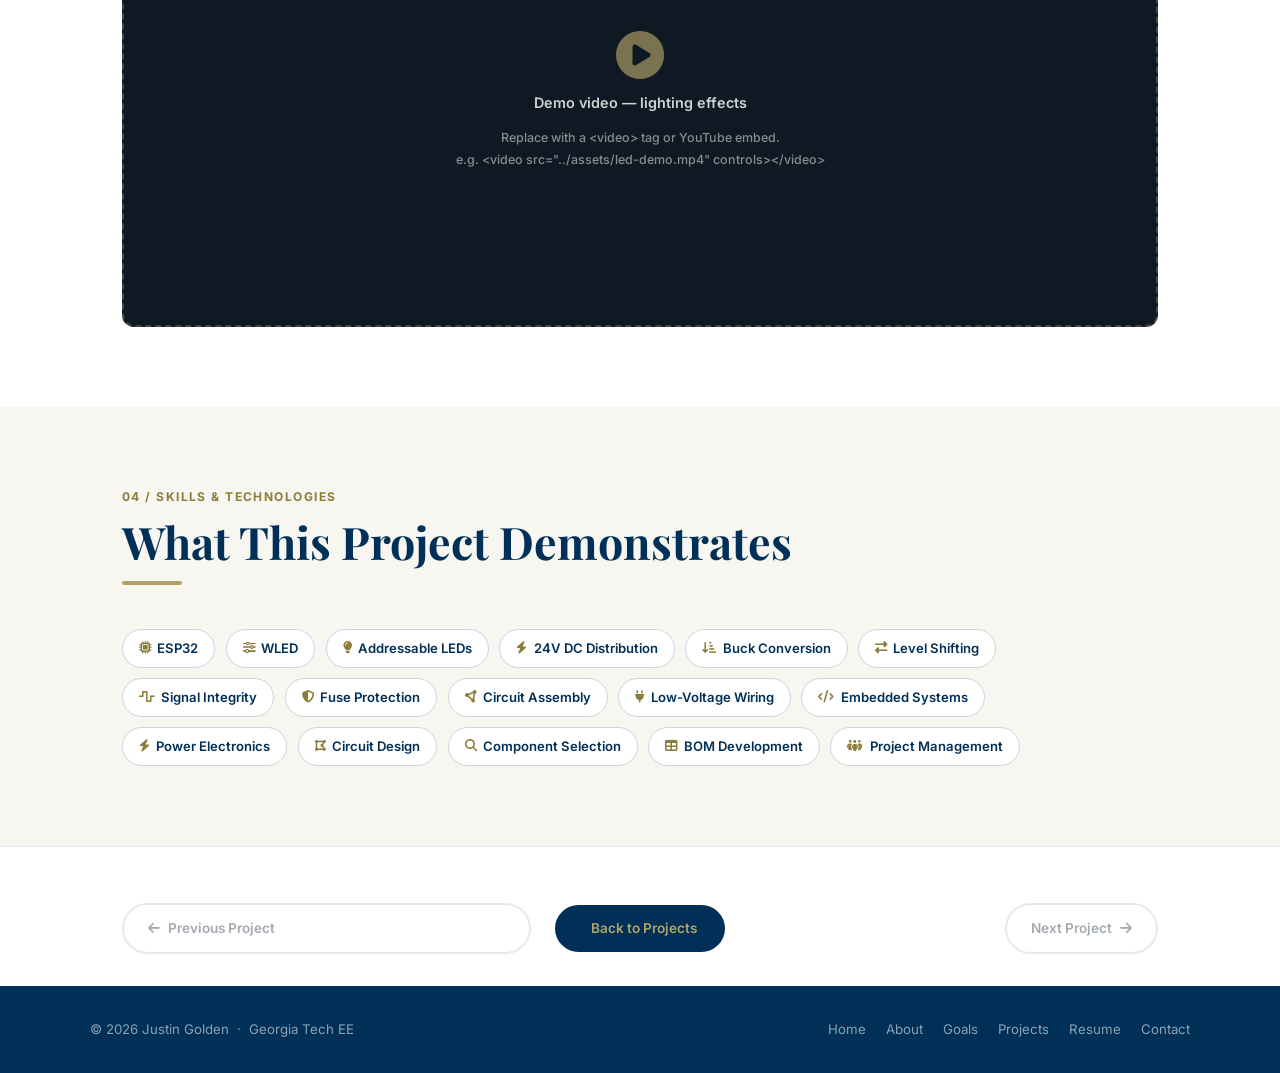
==== commit 36d0df0c: "Add pictures to LED project" ====
--- a/pages/led-ceiling.html
+++ b/pages/led-ceiling.html
@@ -130,11 +130,7 @@
               <li>Structured grounding throughout — all grounds bonded at a single point to prevent ground loops</li>
             </ul>
           </div>
-          <div class="img-placeholder">
-            <i class="fa-solid fa-diagram-project"></i>
-            <span class="ph-label">System architecture diagram</span>
-            <span class="ph-sub">Block diagram: PSU → fuse block → buck + ESP32 → level shifter → 6× lanes</span>
-          </div>
+          <img class="tech-sub-img" src="../assets/led-ceiling-pics/FINAL CIRCUIT DIAGRAM.jpg" alt="System architecture circuit diagram: PSU to fuse block to buck converter and ESP32 to level shifter to 6 LED lanes" style="clip-path: inset(0 0 0 1%)" />
         </div>
 
         <!-- b) Perfboard Control Circuit -->
@@ -150,10 +146,8 @@
               <li>Each output connects via an individual data wire running to its corresponding LED lane</li>
             </ul>
           </div>
-          <div class="img-placeholder">
-            <i class="fa-solid fa-share-nodes"></i>
-            <span class="ph-label">Perfboard control circuit</span>
-            <span class="ph-sub">Photo: completed perfboard with ESP32, level shifter, bus bar, and 330Ω output resistors</span>
+          <div class="tech-sub-img-rotated-wrap">
+            <img class="tech-sub-img" src="../assets/led-ceiling-pics/FINAL_PERFBOARD.jpg" alt="Completed perfboard with ESP32, level shifter, shared 5V bus bar, and 330Ω output resistors" />
           </div>
         </div>
 
@@ -170,11 +164,7 @@
               <li>All control hardware mounted above the ceiling — no visible equipment in the room</li>
             </ul>
           </div>
-          <div class="img-placeholder">
-            <i class="fa-solid fa-wifi"></i>
-            <span class="ph-label">ESP32 and control electronics</span>
-            <span class="ph-sub">Photo: ESP32 board, wiring to level shifter, mounted above ceiling</span>
-          </div>
+          <img class="tech-sub-img tech-sub-img-vstretch" src="../assets/led-ceiling-pics/WLED2.jpg" alt="WLED web app interface showing lighting controls on a phone or laptop" />
         </div>
 
         <!-- d) Diffusion & Mounting -->
@@ -189,11 +179,7 @@
               <li>Diffusers soften individual LED hotspots into a smooth, even glow along the full length of each lane</li>
             </ul>
           </div>
-          <div class="img-placeholder">
-            <i class="fa-solid fa-layer-group"></i>
-            <span class="ph-label">Ceiling installation in progress</span>
-            <span class="ph-sub">Photo: diffusers on T-bar, wiring routed above tiles</span>
-          </div>
+          <img class="tech-sub-img" src="../assets/led-ceiling-pics/CEILING MOUNTS.jpg" alt="LED diffuser channels zip-tied to T-bar ceiling rails with wiring routed above tiles" />
         </div>
 
         <!-- e) Bill of Materials -->
--- a/css/project.css
+++ b/css/project.css
@@ -229,6 +229,34 @@
 }
 
 /* Image / BOM placeholders */
+.tech-sub-img {
+  width: 100%;
+  border-radius: var(--radius);
+  display: block;
+  object-fit: contain;
+}
+.tech-sub-img-vstretch {
+  align-self: stretch;
+  height: 100%;
+  object-fit: fill;
+}
+.tech-sub-img-rotated-wrap {
+  width: 100%;
+  overflow: hidden;
+  display: flex;
+  align-items: center;
+  justify-content: center;
+  clip-path: inset(0 round 12px);
+  margin-top: -20px;
+}
+.tech-sub-img-rotated-wrap .tech-sub-img {
+  flex-shrink: 0;
+  width: auto;
+  max-height: 420px;
+  max-width: none;
+  transform: rotate(90deg);
+  border-radius: 0;
+}
 .img-placeholder {
   width: 100%;
   aspect-ratio: 4 / 3;
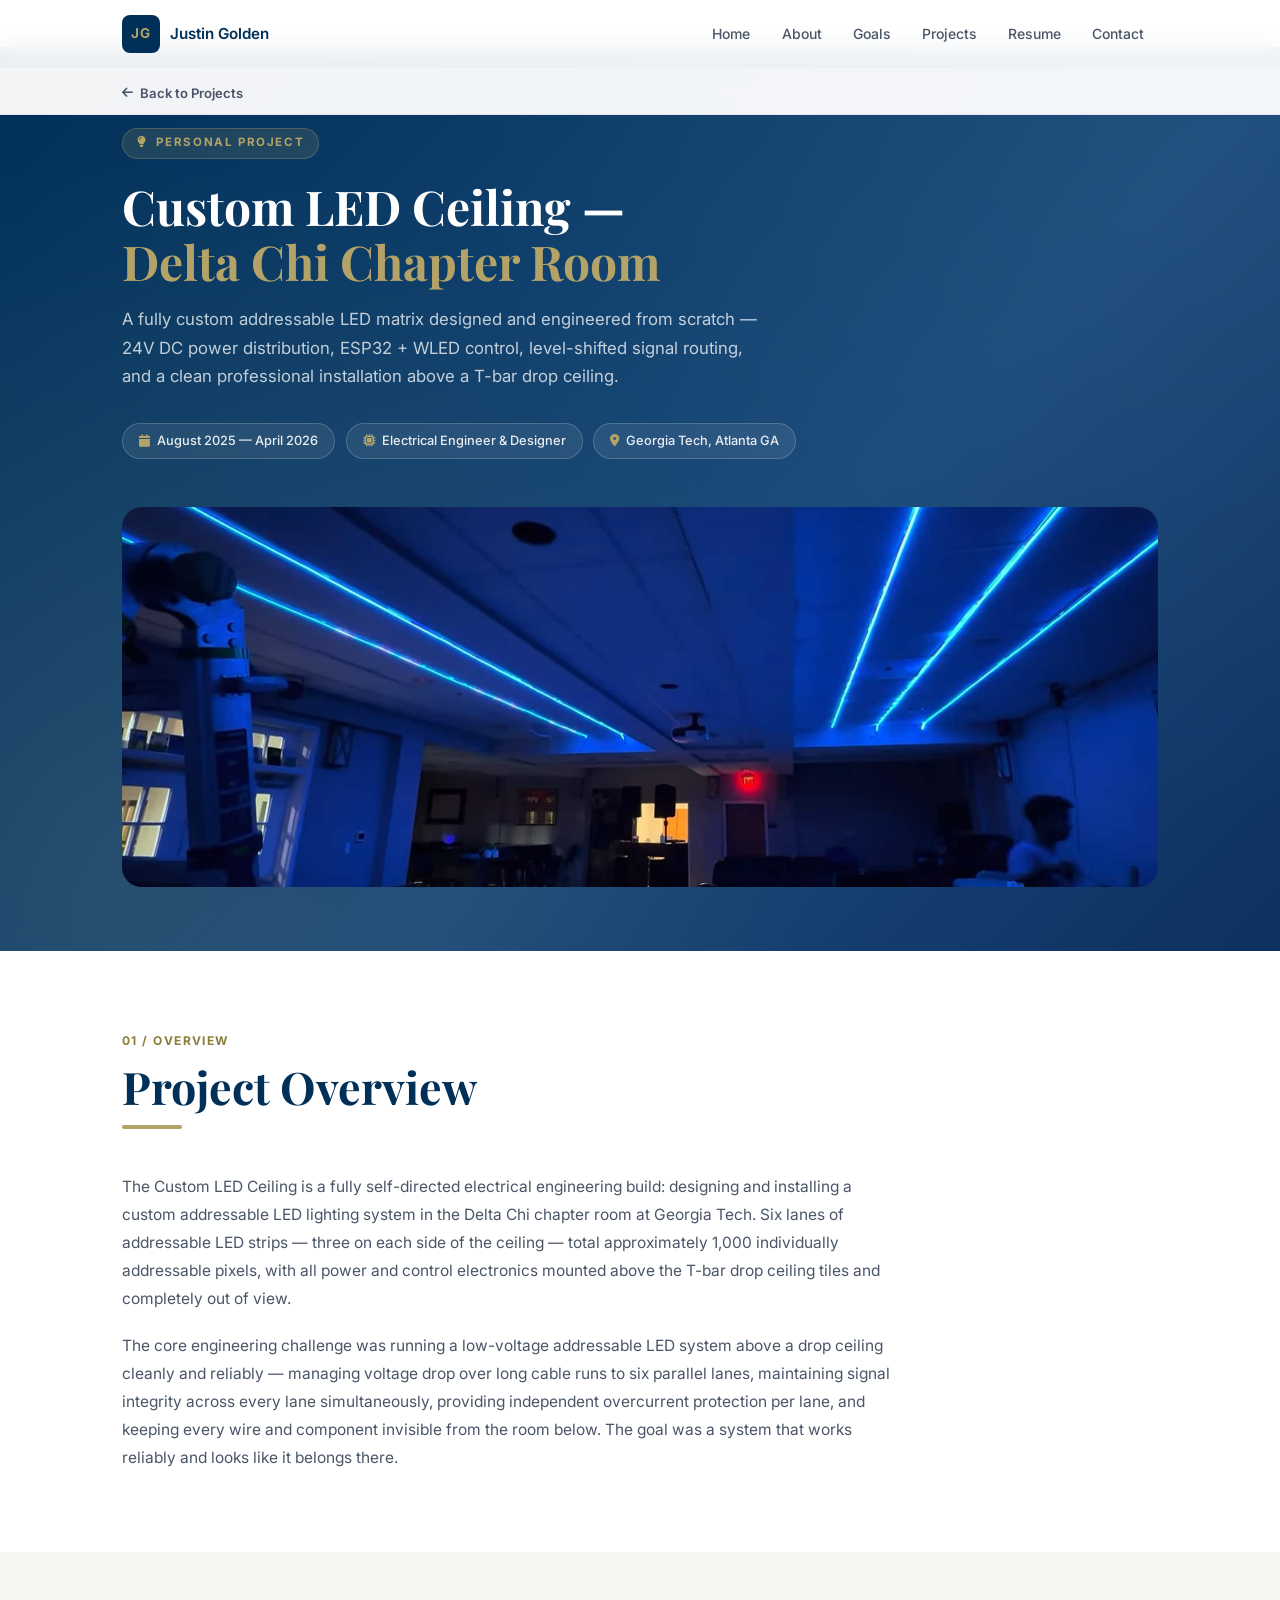
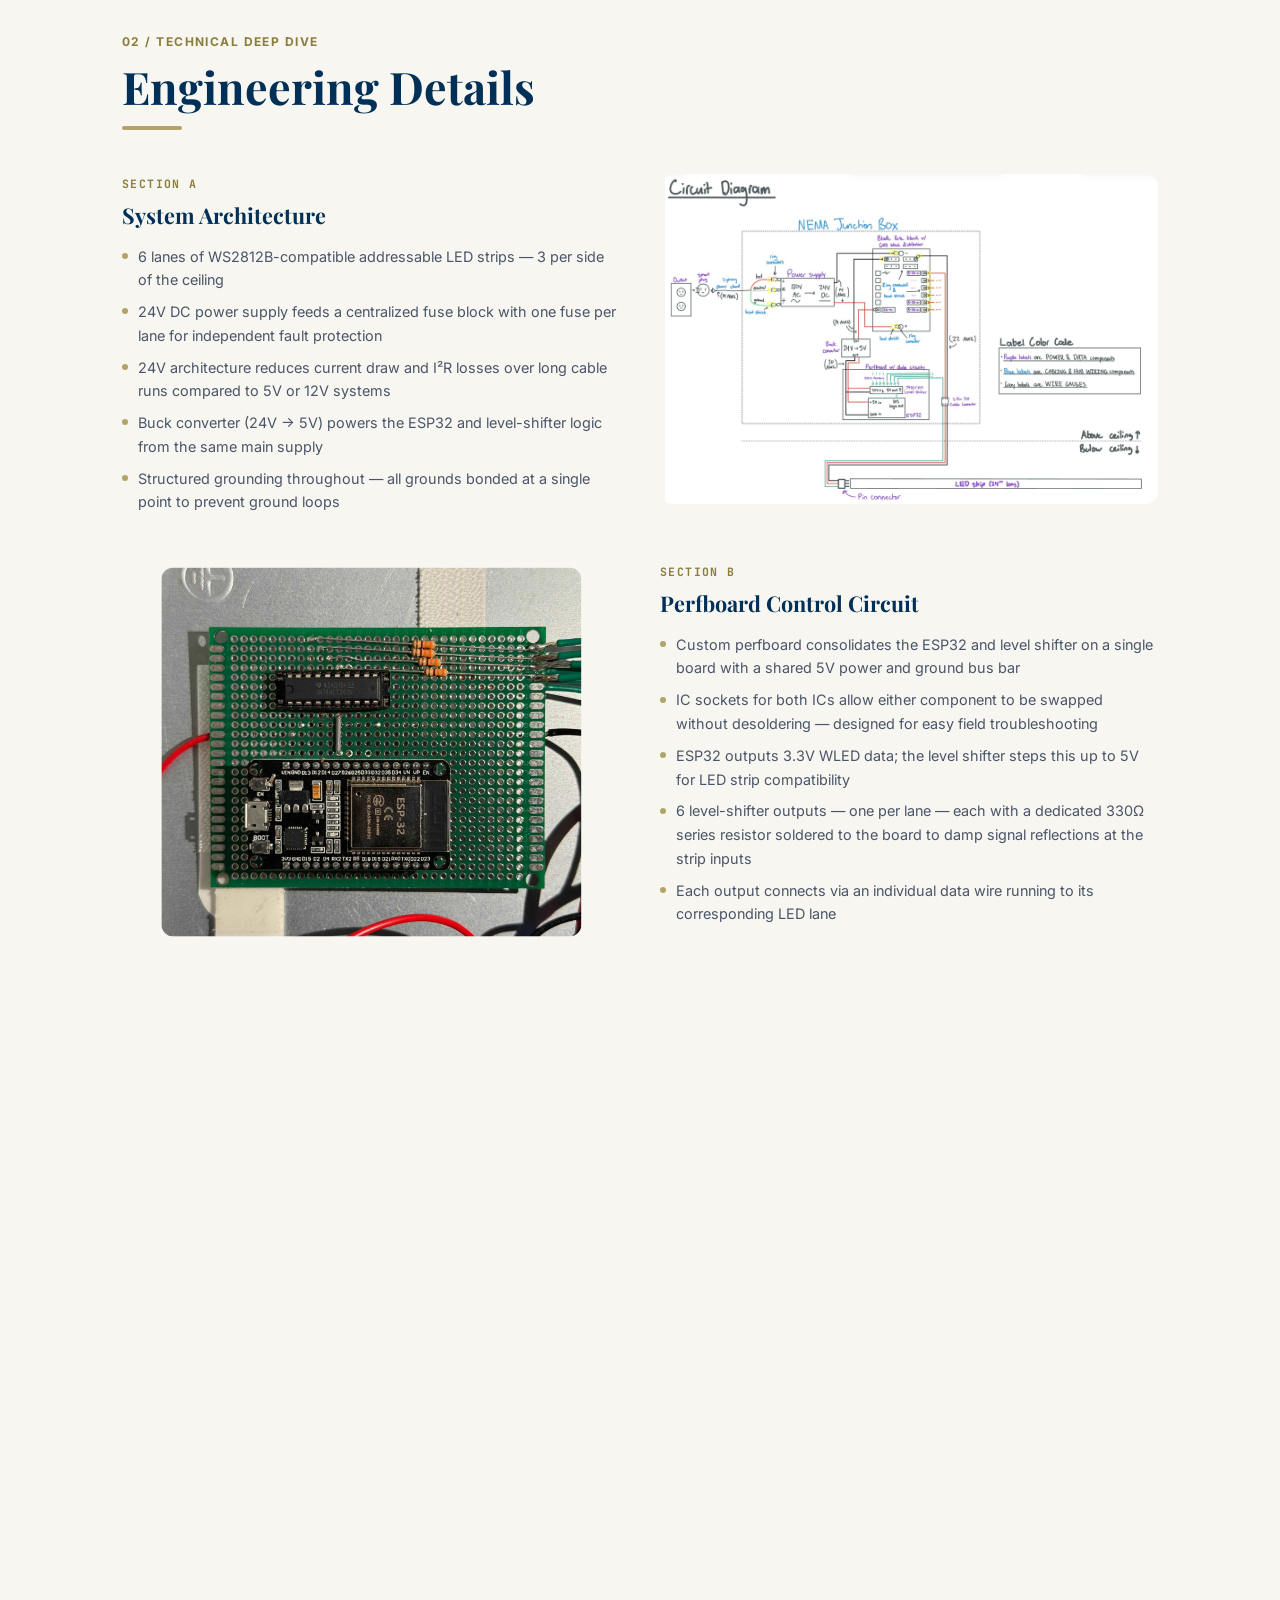
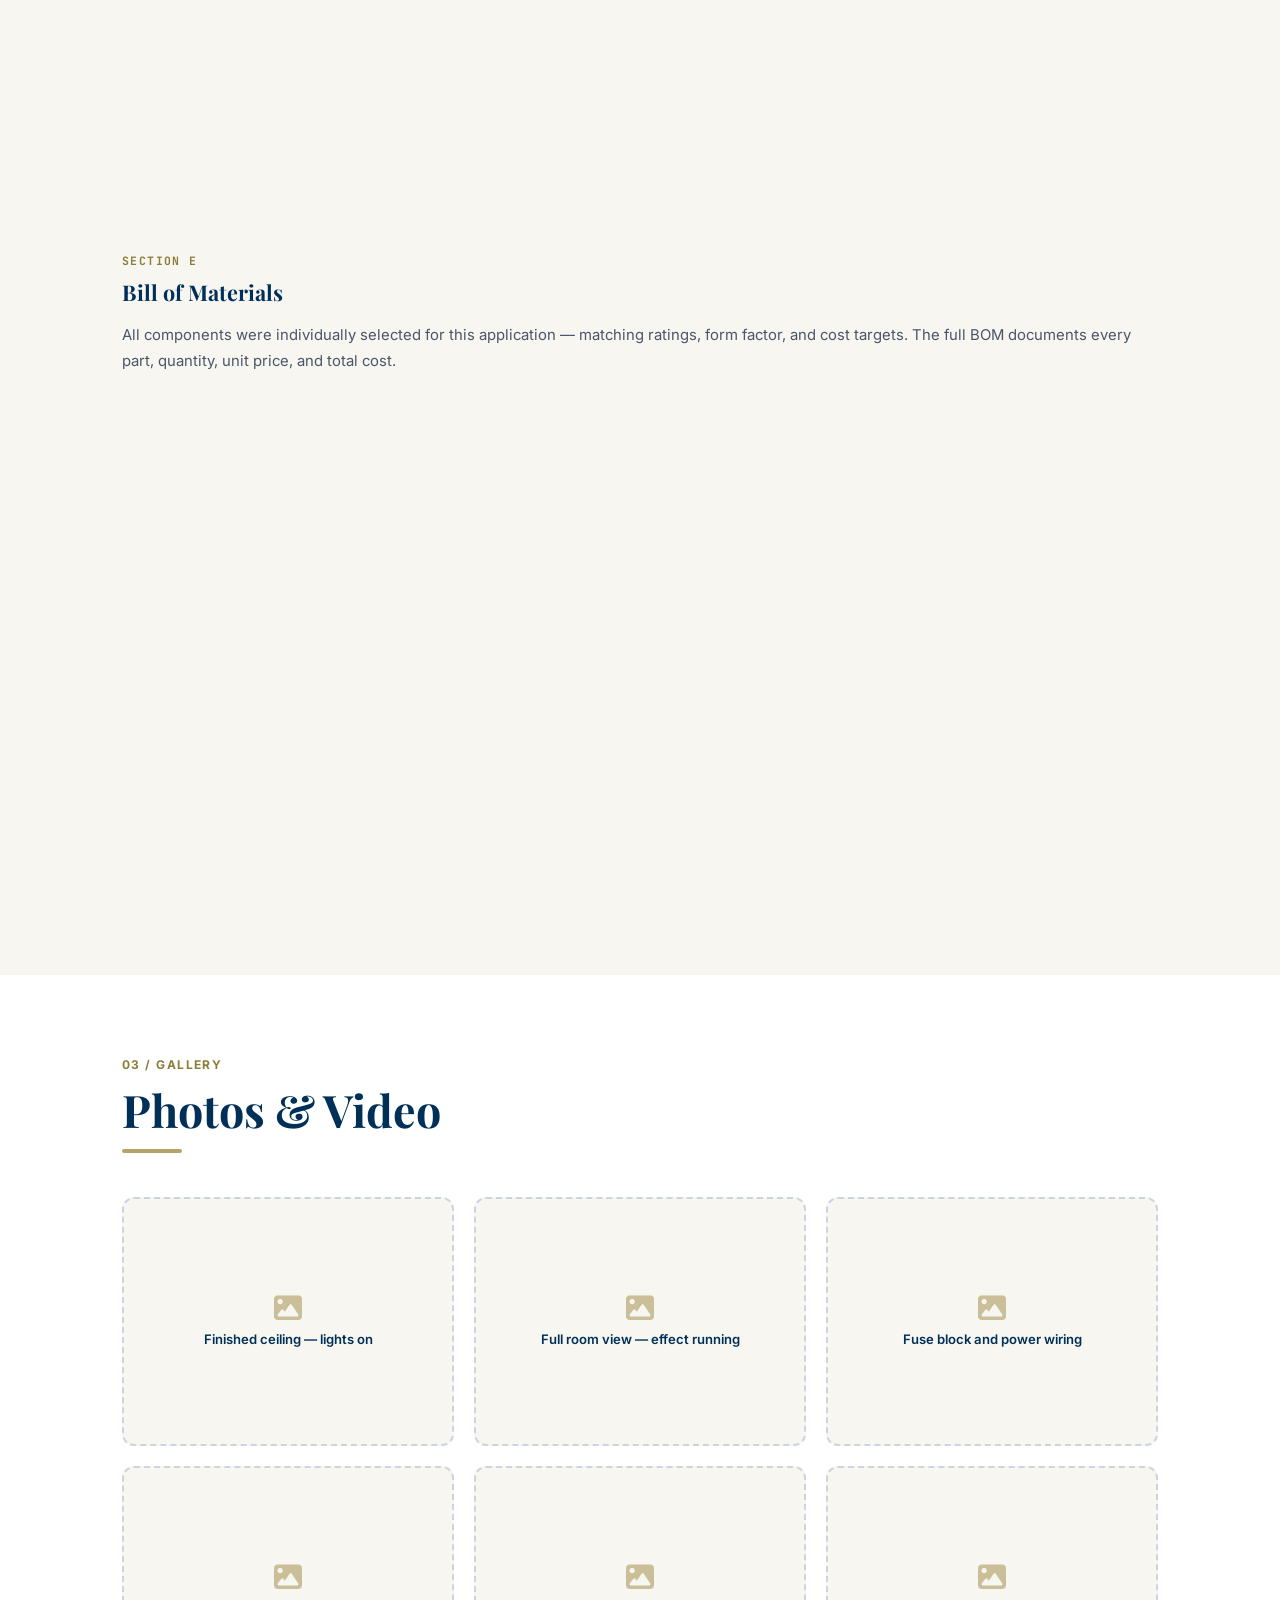
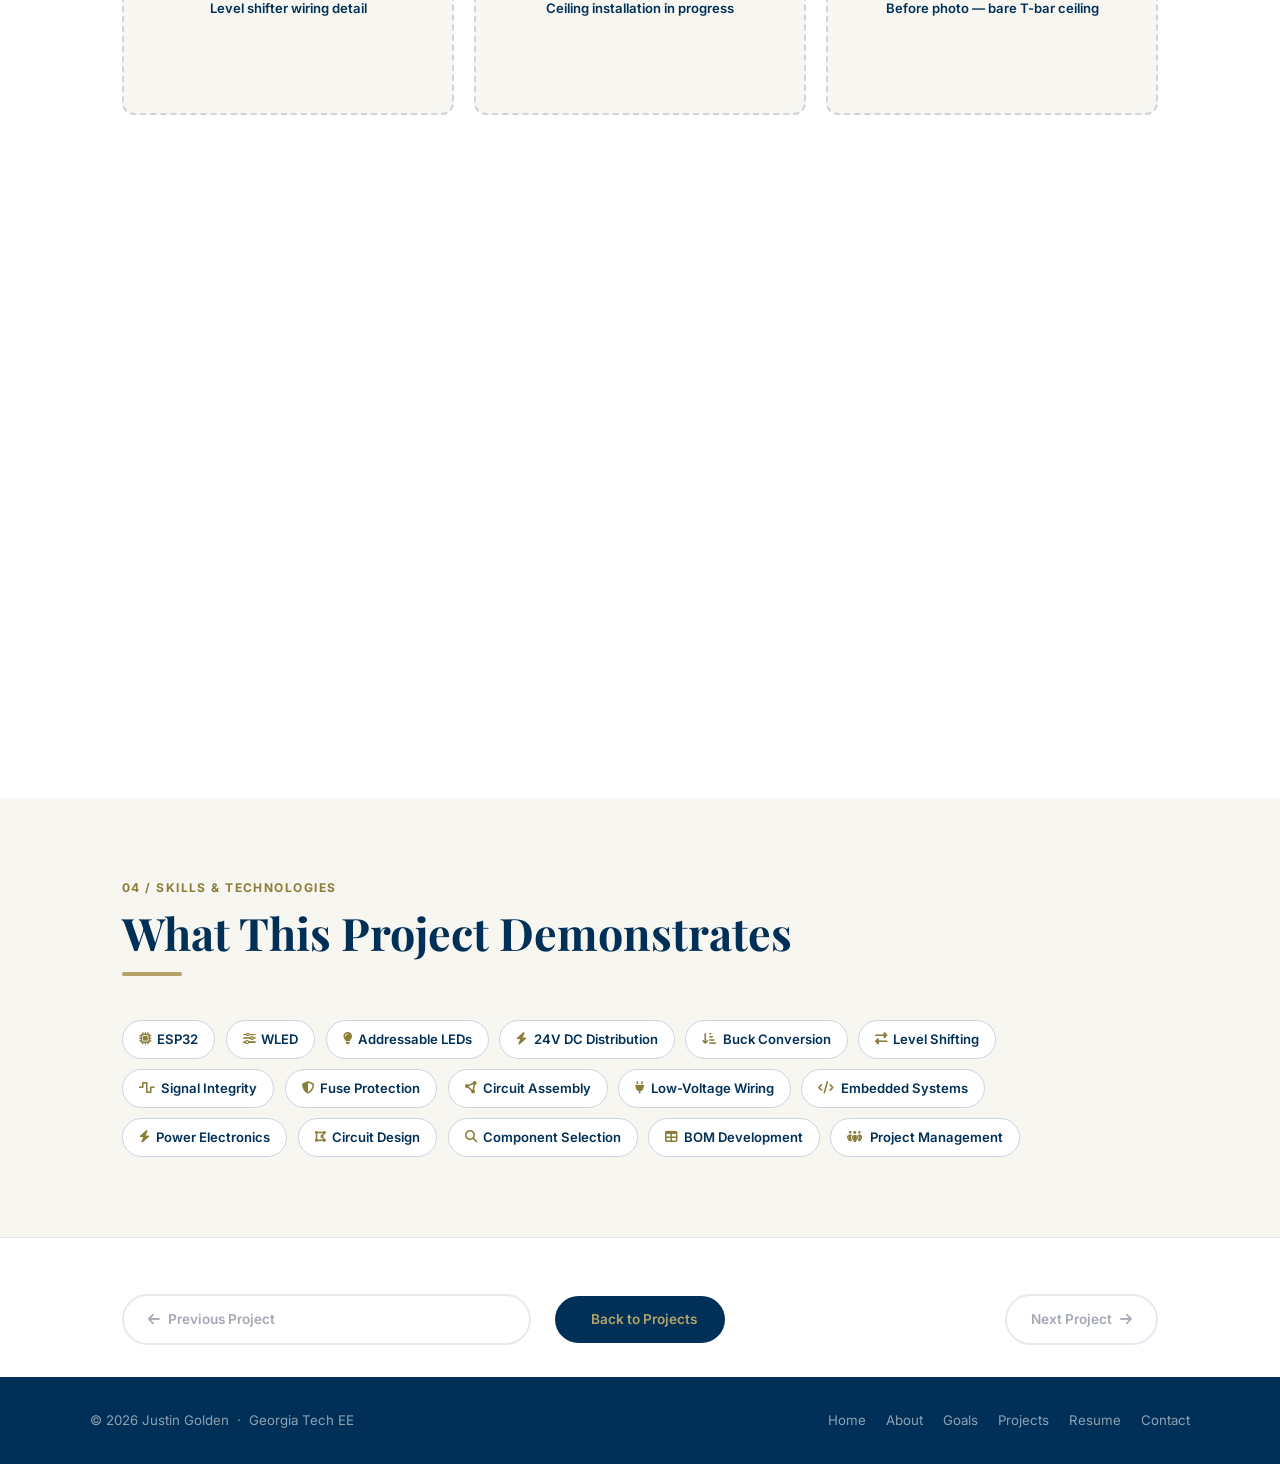
==== commit 4b92f2e9: "Add additional photos, embedded video, spreadsheet to led ceiling proj" ====
--- a/pages/led-ceiling.html
+++ b/pages/led-ceiling.html
@@ -71,11 +71,7 @@
           </span>
         </div>
       </div>
-      <div class="proj-hero-img-placeholder" data-reveal>
-        <i class="fa-solid fa-image"></i>
-        <span class="ph-label">Hero photo — finished ceiling with lights on</span>
-        <span class="ph-sub">Replace with: assets/led-ceiling-hero.jpg</span>
-      </div>
+      <img class="proj-hero-img" src="../assets/led-ceiling-pics/bluestartupphoto.jpg" alt="LED ceiling with blue lighting on" data-reveal />
     </div>
   </section>
 
@@ -179,7 +175,7 @@
               <li>Diffusers soften individual LED hotspots into a smooth, even glow along the full length of each lane</li>
             </ul>
           </div>
-          <img class="tech-sub-img" src="../assets/led-ceiling-pics/CEILING MOUNTS.jpg" alt="LED diffuser channels zip-tied to T-bar ceiling rails with wiring routed above tiles" />
+          <img class="tech-sub-img" src="../assets/led-ceiling-pics/CEILING MOUNTS.jpg" alt="LED diffuser channels zip-tied to T-bar ceiling rails with wiring routed above tiles" style="clip-path: inset(0 0 22% 0 round 12px)" />
         </div>
 
         <!-- e) Bill of Materials -->
@@ -193,13 +189,8 @@
               quantity, unit price, and total cost.
             </p>
           </div>
-          <div class="bom-placeholder">
-            <i class="fa-solid fa-file-excel"></i>
-            <span class="ph-label">BOM spreadsheet — full component list with pricing</span>
-            <span class="ph-sub">
-              Embed or link BOM Excel file here.<br>
-              Columns: Component · Part # · Supplier · Qty · Unit Price · Total
-            </span>
+          <div class="bom-embed">
+            <iframe src="https://docs.google.com/spreadsheets/d/e/2PACX-1vQZySzmxL1dgMM7XDFHY3ttxOL8Yk9MOlZEHiQn8WQsBj94l88-_YhdK4pkSVs35Q/pubhtml?gid=2078605989&amp;single=true&amp;widget=true&amp;headers=false"></iframe>
           </div>
         </div>
 
@@ -242,14 +233,9 @@
           <span class="ph-label">Before photo — bare T-bar ceiling</span>
         </div>
 
-        <!-- Video embed placeholder -->
-        <div class="gallery-video-placeholder">
-          <i class="fa-solid fa-circle-play"></i>
-          <span class="ph-label">Demo video — lighting effects</span>
-          <span class="ph-sub">
-            Replace with a &lt;video&gt; tag or YouTube embed.<br>
-            e.g. &lt;video src="../assets/led-demo.mp4" controls&gt;&lt;/video&gt;
-          </span>
+        <!-- Video embed -->
+        <div class="gallery-video-embed">
+          <iframe width="560" height="315" src="https://www.youtube.com/embed/M_ehc0pZ6gc?si=SXOfr8zF6KQMCY3S" title="YouTube video player" frameborder="0" allow="accelerometer; autoplay; clipboard-write; encrypted-media; gyroscope; picture-in-picture; web-share" referrerpolicy="strict-origin-when-cross-origin" allowfullscreen></iframe>
         </div>
 
       </div>
--- a/css/project.css
+++ b/css/project.css
@@ -123,6 +123,12 @@
   font-size: 2.5rem;
   color: rgba(179,163,105,.5);
 }
+.proj-hero-img {
+  width: 100%;
+  height: 380px;
+  object-fit: cover;
+  border-radius: var(--radius-lg);
+}
 
 /* ── Section Shared ─────────────────────────────────────────── */
 .proj-section {
@@ -255,7 +261,7 @@
   max-height: 420px;
   max-width: none;
   transform: rotate(90deg);
-  border-radius: 0;
+  border-radius: 12px;
 }
 .img-placeholder {
   width: 100%;
@@ -323,6 +329,18 @@
 }
 .bom-placeholder .ph-sub {
   font-size: .82rem;
+}
+
+.bom-embed {
+  width: 100%;
+  border-radius: var(--radius);
+  overflow: hidden;
+}
+.bom-embed iframe {
+  width: 100%;
+  height: 480px;
+  border: 0;
+  display: block;
 }
 
 /* Full-width subsection (for BOM) */
@@ -430,6 +448,21 @@
 }
 .gallery-video-placeholder .ph-sub {
   font-size: .78rem;
+}
+.gallery-video-embed {
+  grid-column: span 3;
+  position: relative;
+  width: 100%;
+  aspect-ratio: 16 / 9;
+  border-radius: var(--radius);
+  overflow: hidden;
+}
+.gallery-video-embed iframe {
+  position: absolute;
+  inset: 0;
+  width: 100%;
+  height: 100%;
+  border: 0;
 }
 
 /* ── Lightbox ───────────────────────────────────────────────── */
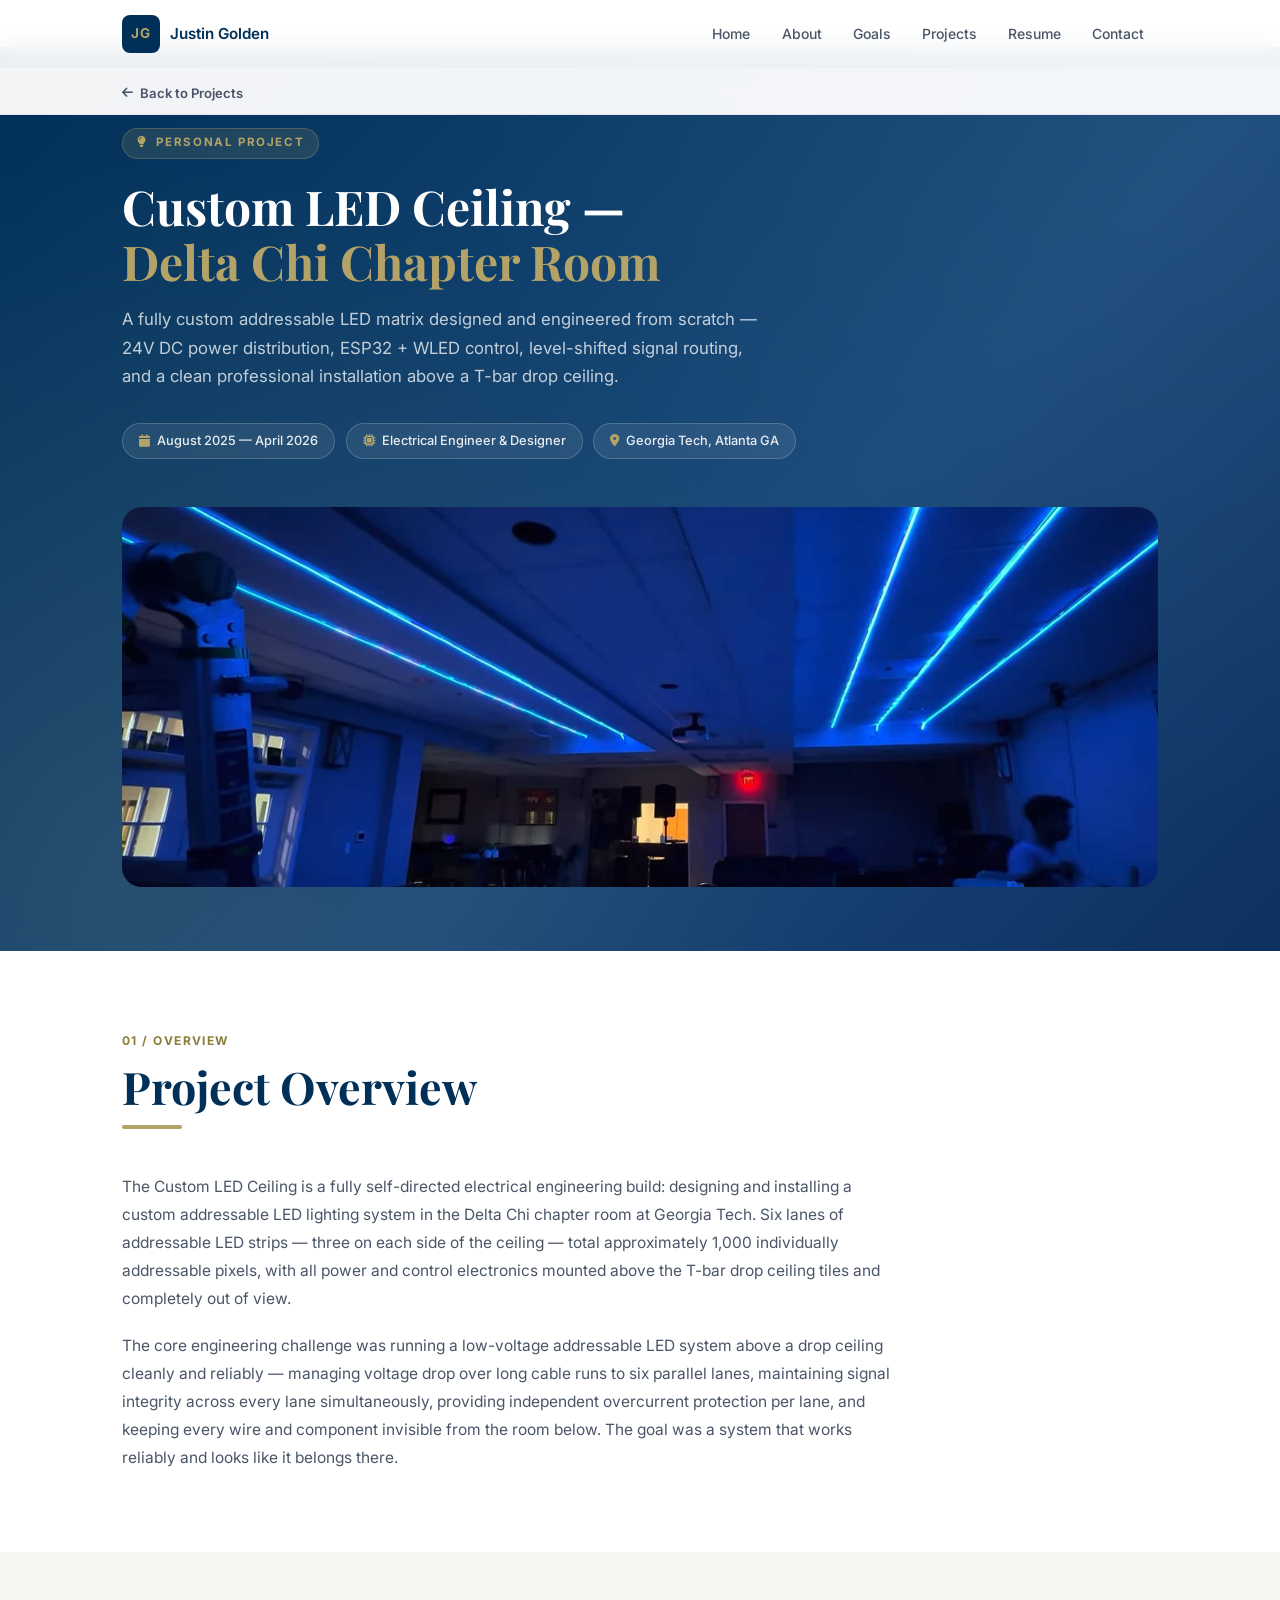
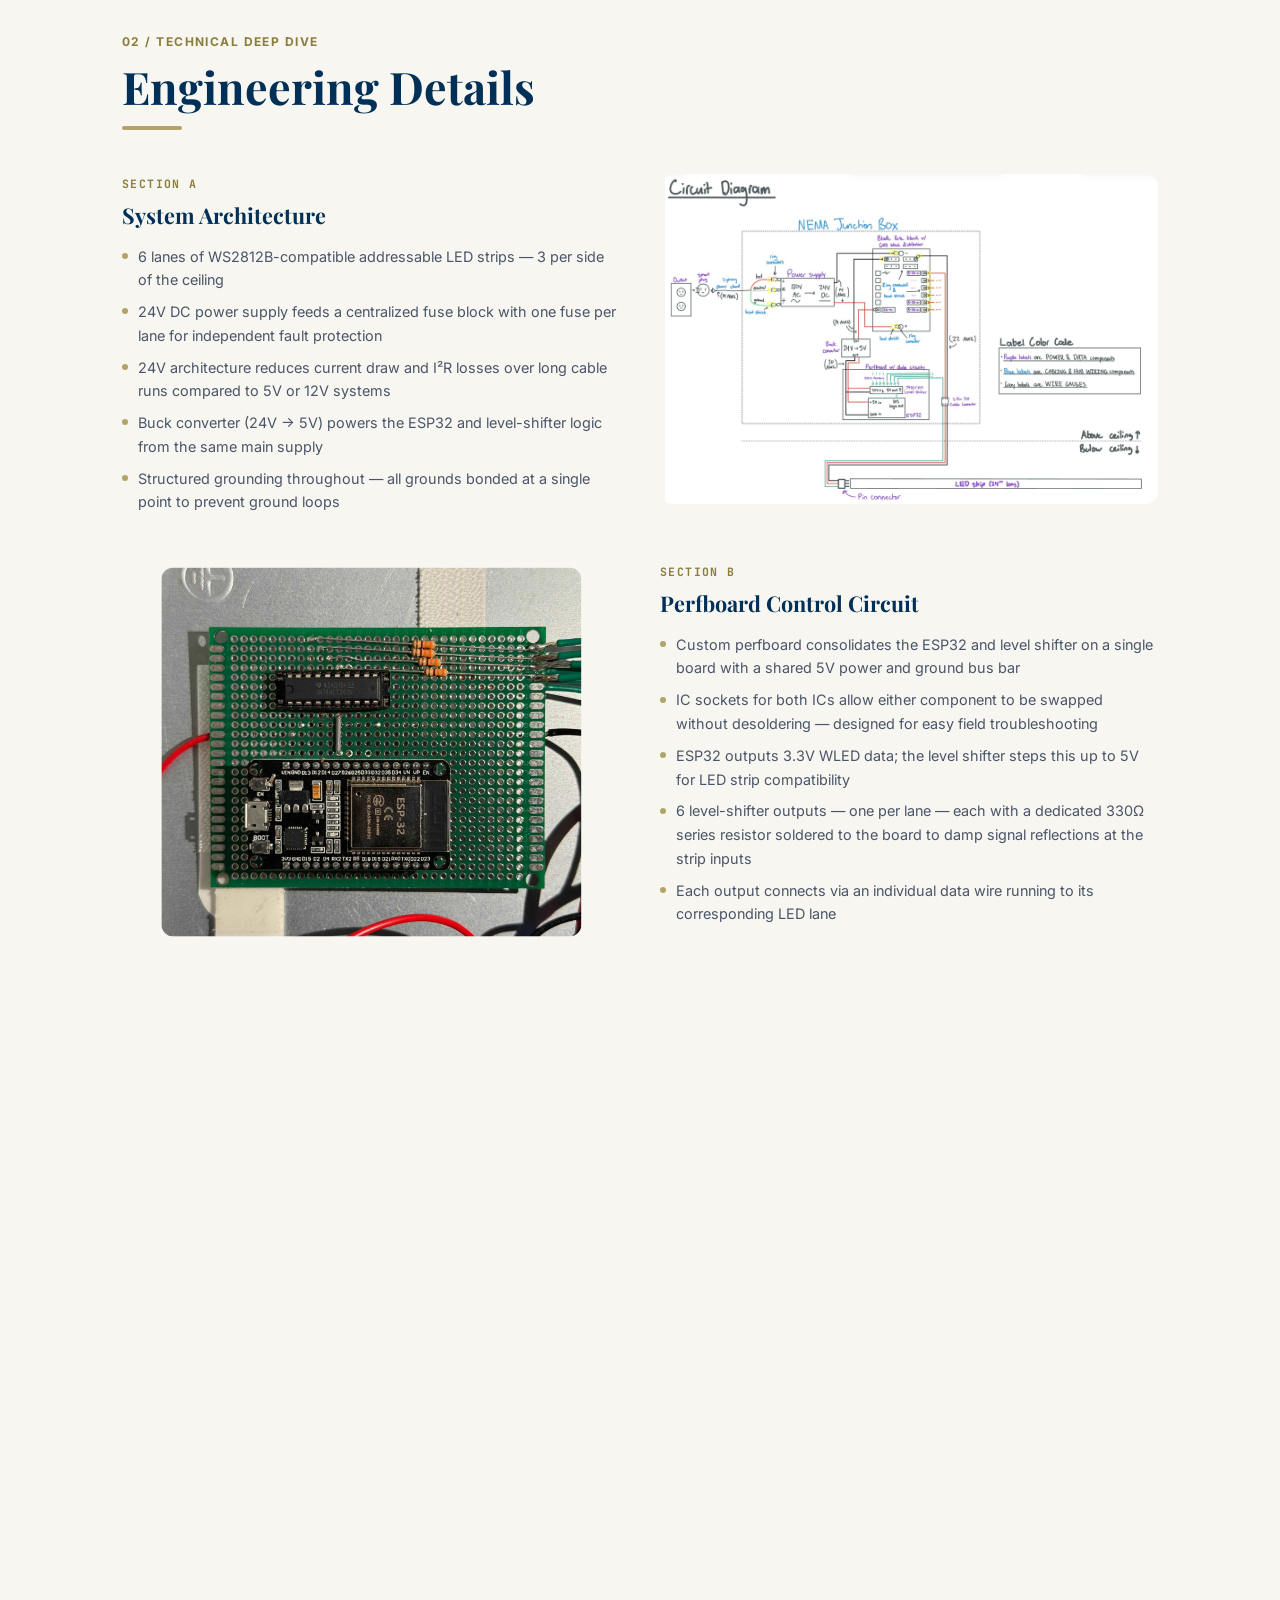
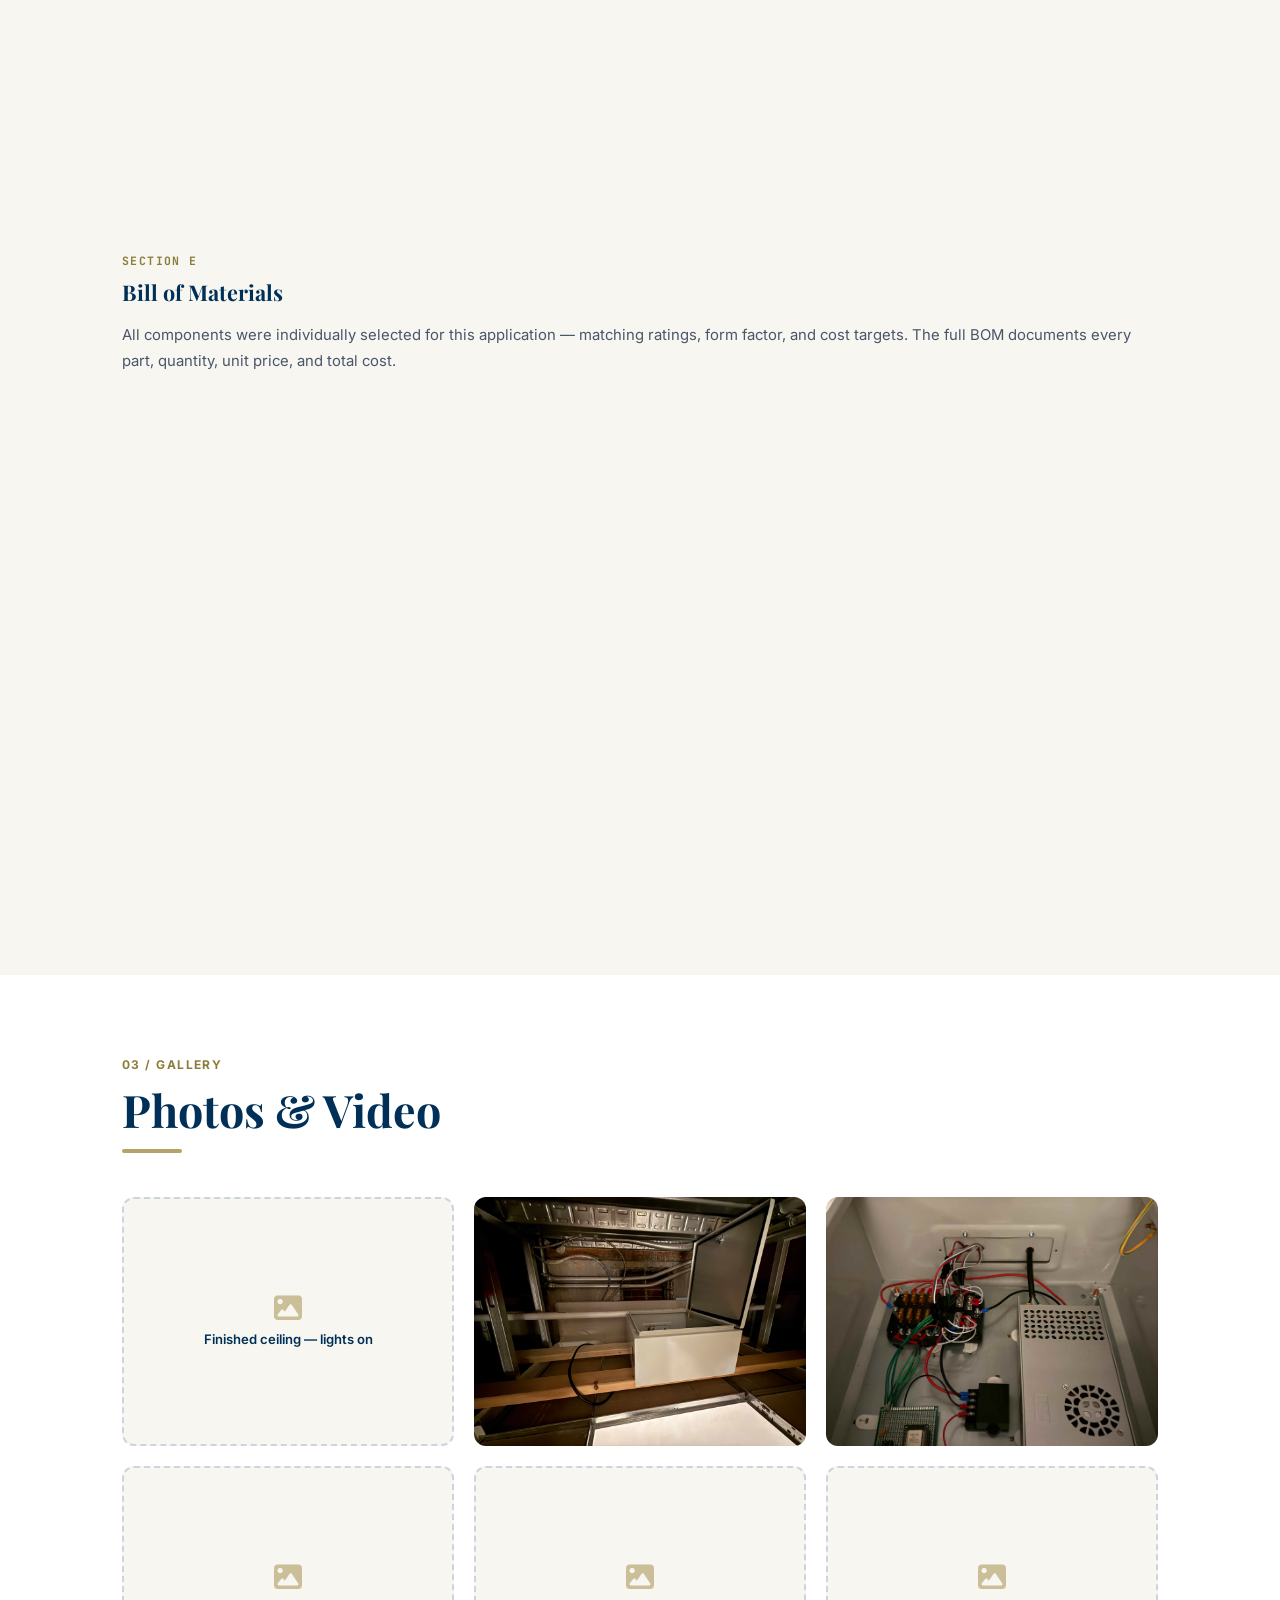
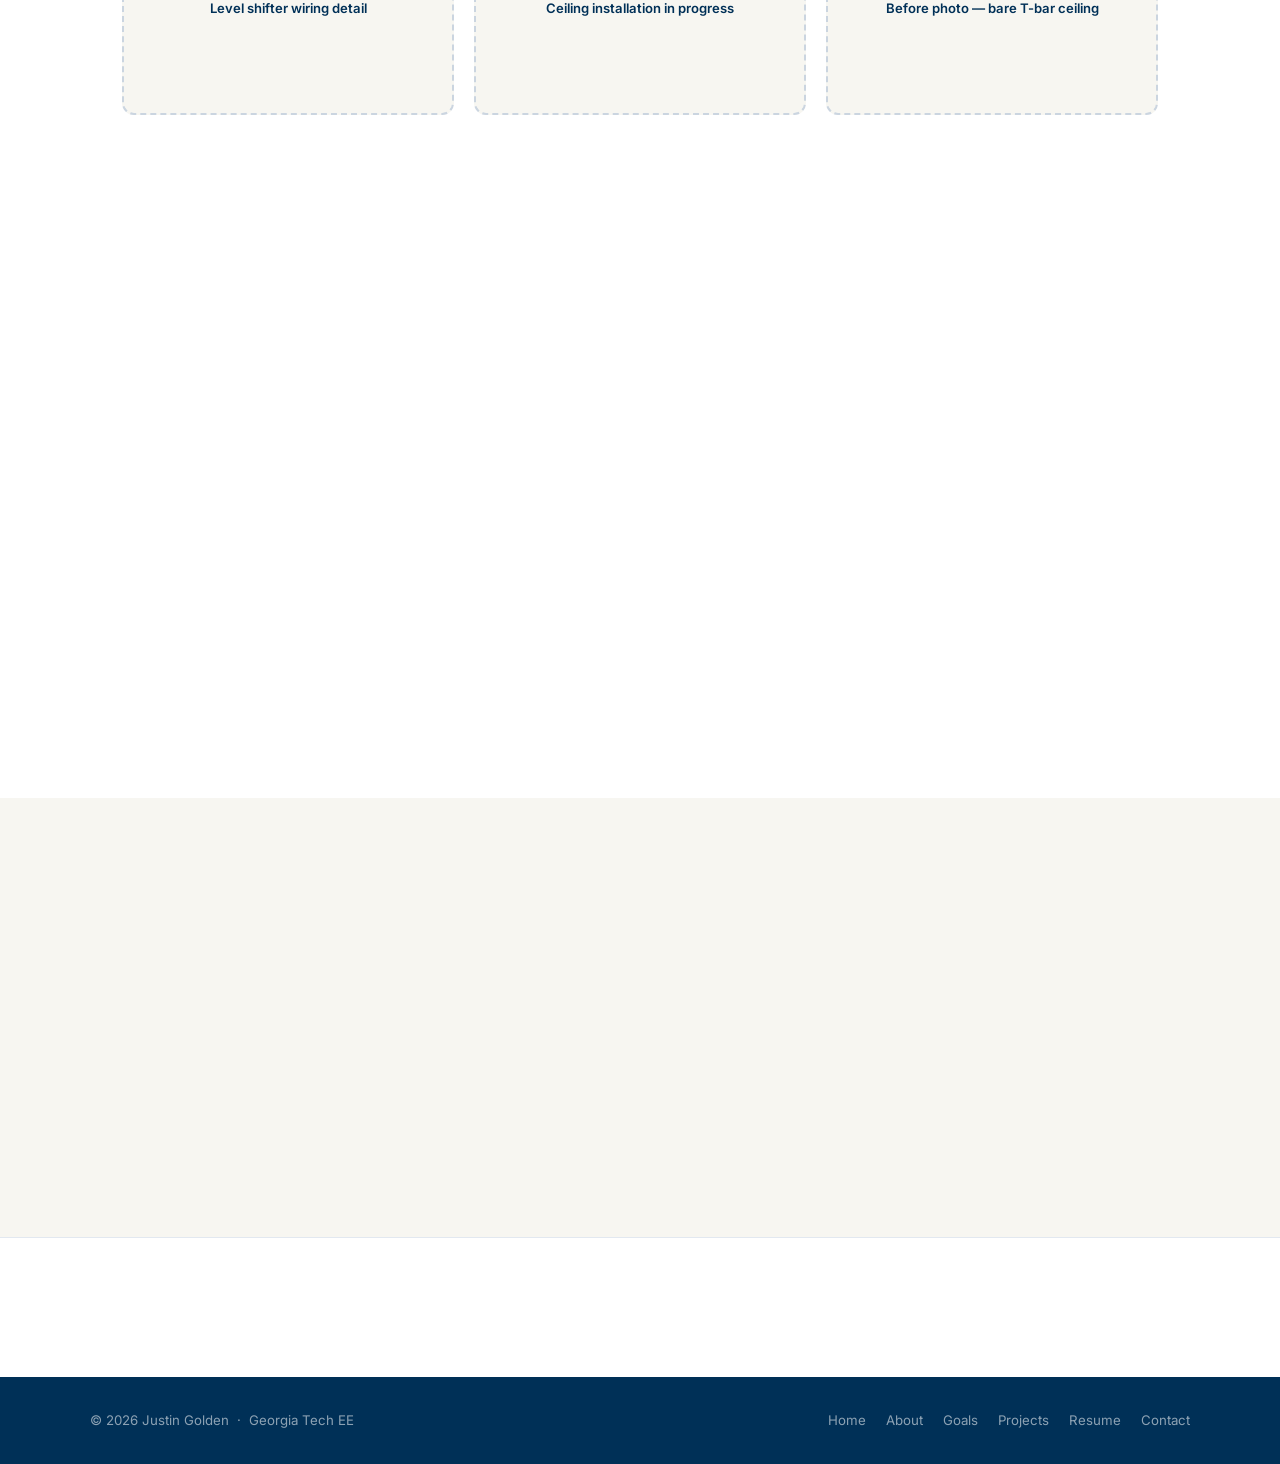
==== commit 0d951d4a: "Add photos to gallery" ====
--- a/pages/led-ceiling.html
+++ b/pages/led-ceiling.html
@@ -212,13 +212,11 @@
           <i class="fa-solid fa-image"></i>
           <span class="ph-label">Finished ceiling — lights on</span>
         </div>
-        <div class="gallery-placeholder">
-          <i class="fa-solid fa-image"></i>
-          <span class="ph-label">Full room view — effect running</span>
-        </div>
-        <div class="gallery-placeholder">
-          <i class="fa-solid fa-image"></i>
-          <span class="ph-label">Fuse block and power wiring</span>
+        <div class="gallery-item" data-src="../assets/led-ceiling-pics/mounted box in ceiling.jpg" data-alt="Mounted electronics box above the ceiling">
+          <img class="gallery-img" src="../assets/led-ceiling-pics/mounted box in ceiling.jpg" alt="Mounted electronics box above the ceiling" />
+        </div>
+        <div class="gallery-item" data-src="../assets/led-ceiling-pics/finalcircuitinceiling.jpg" data-alt="Fuse block and power wiring mounted above ceiling">
+          <img class="gallery-img" src="../assets/led-ceiling-pics/finalcircuitinceiling.jpg" alt="Fuse block and power wiring mounted above ceiling" />
         </div>
         <div class="gallery-placeholder">
           <i class="fa-solid fa-image"></i>
